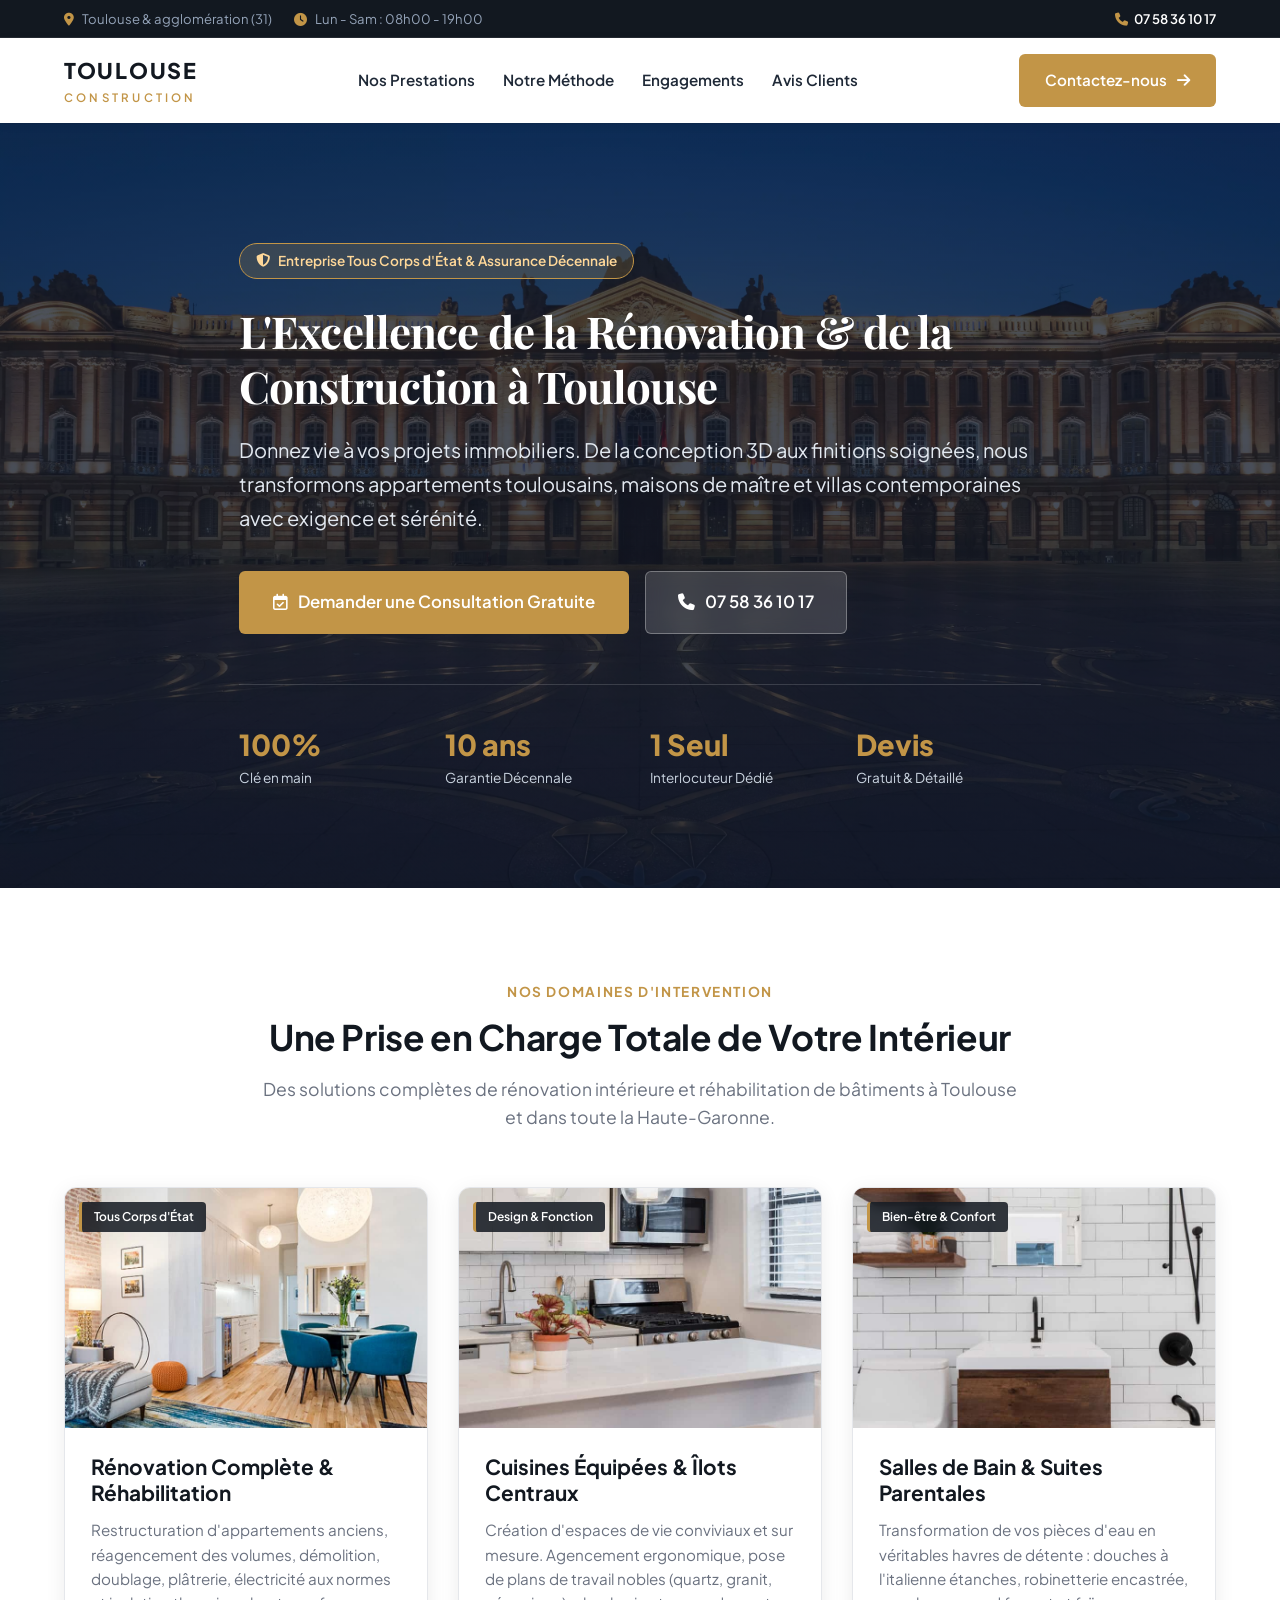
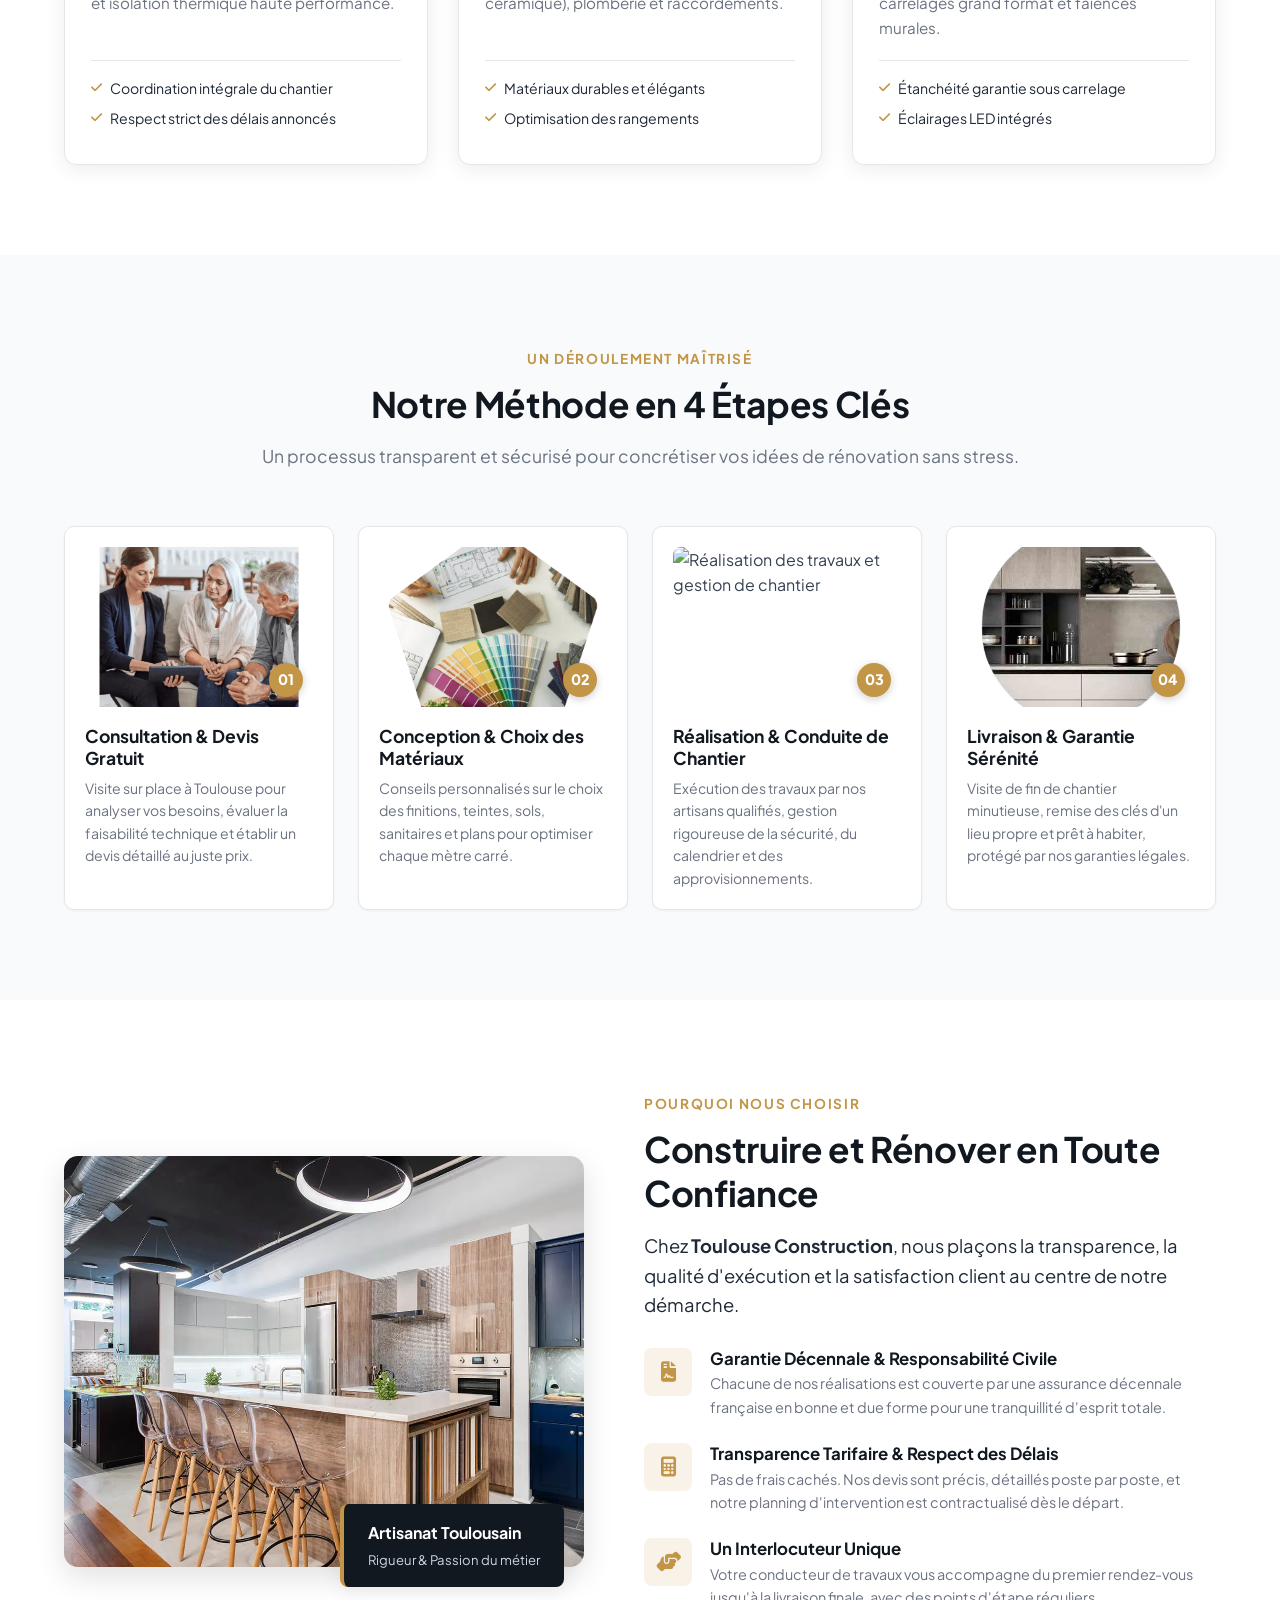
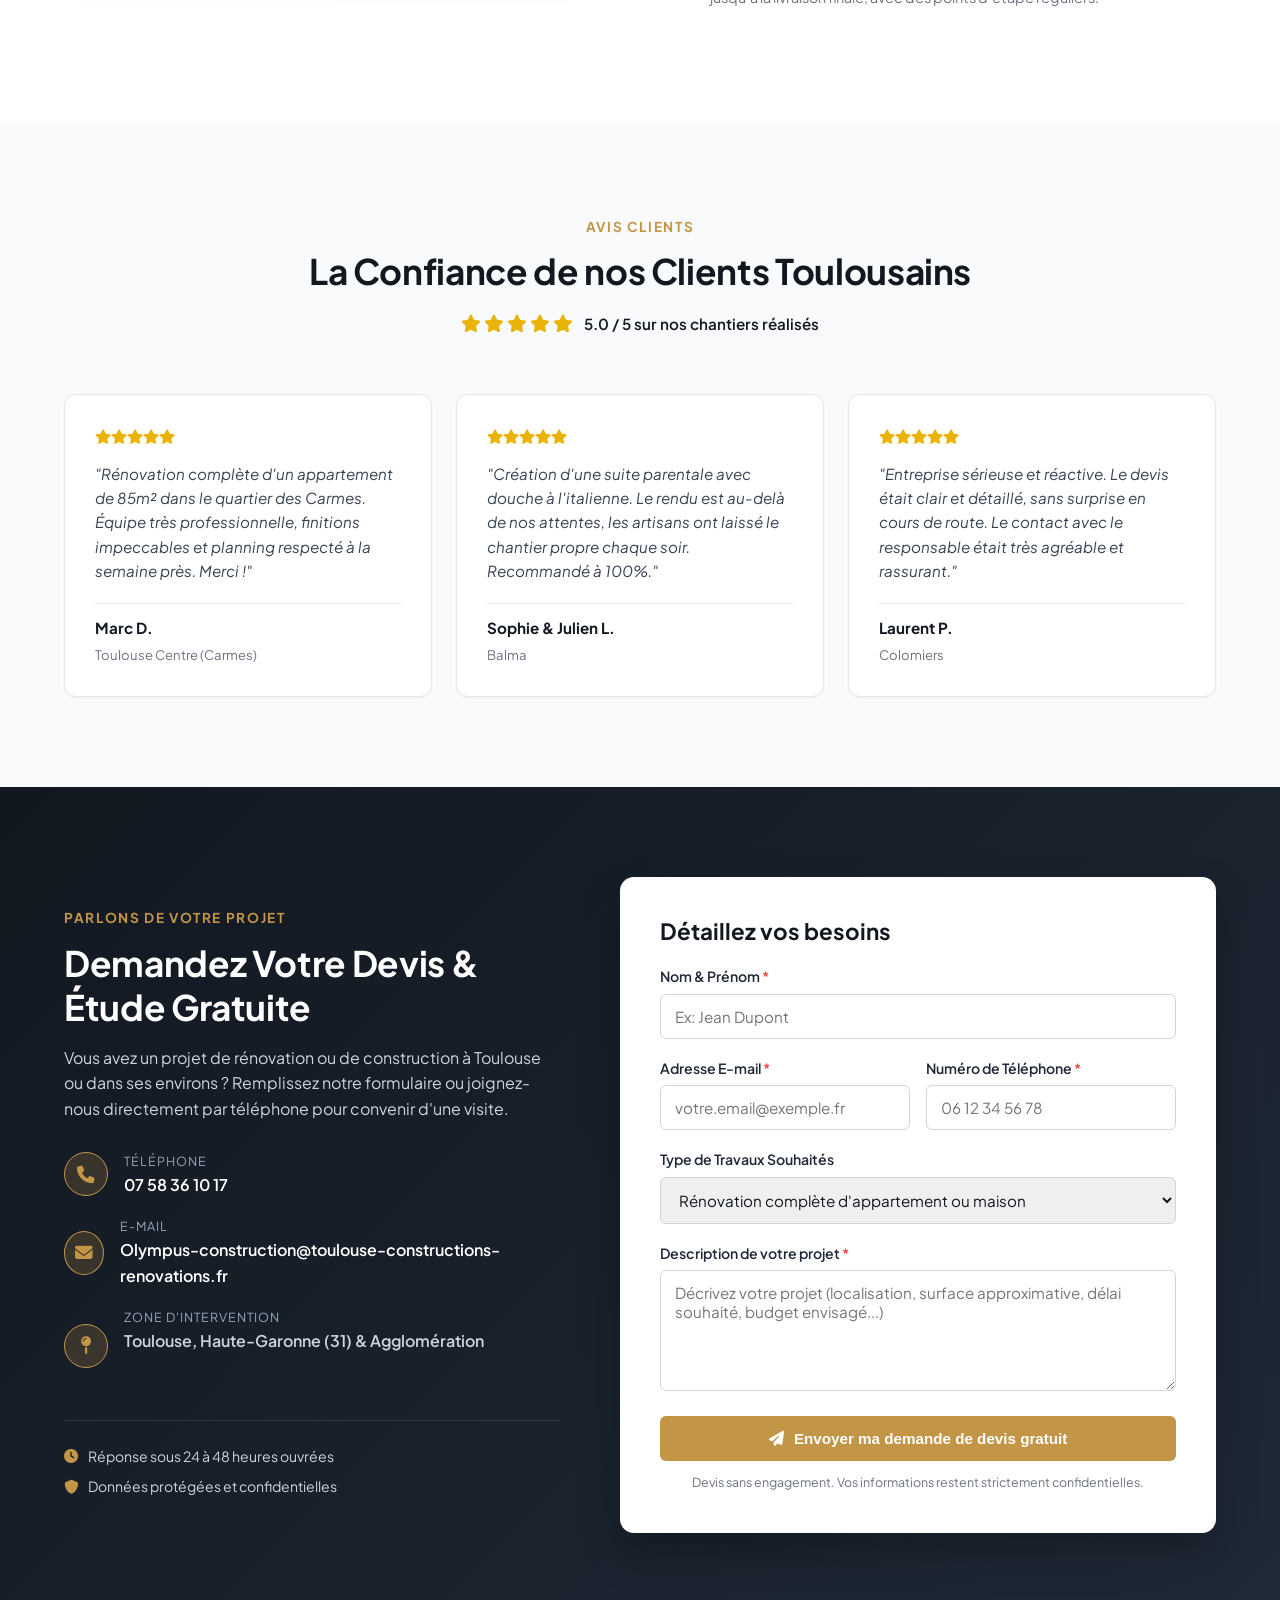
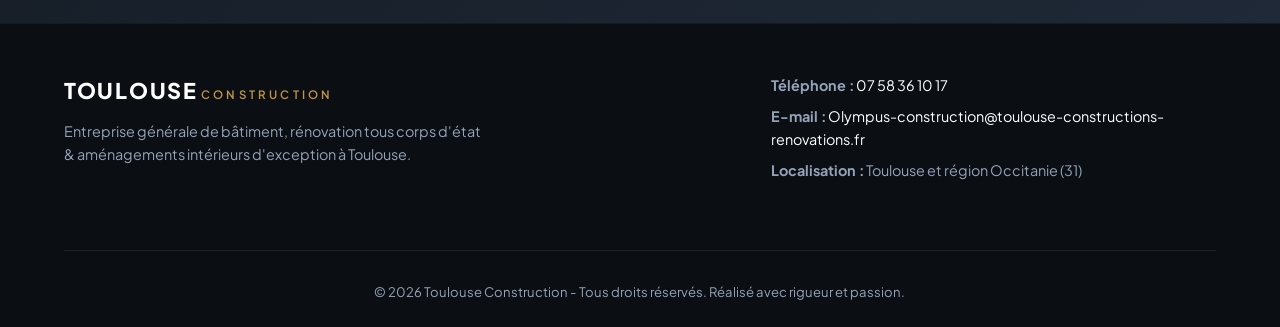
==== index.html @ 5d83f89a "Publication site vitrine Toulouse Construction" ====
<!DOCTYPE html>
<html lang="fr">
<head>
  <meta charset="UTF-8">
  <meta name="viewport" content="width=device-width, initial-scale=1.0">
  
  <!-- SEO Référencement Toulouse et Occitanie -->
  <title>Toulouse Construction | Entreprise Générale de Rénovation & Construction à Toulouse</title>
  <meta name="description" content="Toulouse Construction : Expert en rénovation complète d'appartements, maisons, salles de bain et cuisines sur mesure à Toulouse et sa région. Devis gratuit et garantie décennale.">
  <meta name="keywords" content="rénovation toulouse, entreprise rénovation toulouse, rénovation appartement toulouse, rénovation cuisine toulouse, rénovation salle de bain toulouse, artisan bâtiment haute garonne, travaux rénovation maison toulouse, devis travaux toulouse">
  <meta name="author" content="Toulouse Construction">
  <meta name="robots" content="index, follow">

  <!-- Open Graph / Meta Partage -->
  <meta property="og:type" content="website">
  <meta property="og:locale" content="fr_FR">
  <meta property="og:title" content="Toulouse Construction - Rénovation Haut de Gamme & Sur-Mesure">
  <meta property="og:description" content="Conception, agencement et rénovation d'intérieurs d'exception à Toulouse. Obtenez votre devis et consultation gratuite.">
  <meta property="og:image" content="images/toulouse image devanture -min.webp">

  <!-- Google Fonts & Icons -->
  <link rel="preconnect" href="https://fonts.googleapis.com">
  <link rel="preconnect" href="https://fonts.gstatic.com" crossorigin>
  <link href="https://fonts.googleapis.com/css2?family=Plus+Jakarta+Sans:wght@300;400;500;600;700;800&family=Playfair+Display:wght@600;700&display=swap" rel="stylesheet">
  <link rel="stylesheet" href="https://cdnjs.cloudflare.com/ajax/libs/font-awesome/6.4.0/css/all.min.css">
  
  <link rel="stylesheet" href="style.css">

  <!-- Schema.org Données Structurées pour Google Local Business Toulouse -->
  <script type="application/ld+json">
  {
    "@context": "https://schema.org",
    "@type": "HomeAndConstructionBusiness",
    "name": "Toulouse Construction",
    "image": "images/toulouse image devanture -min.webp",
    "telephone": "+33758361017",
    "email": "Olympus-construction@toulouse-constructions-renovations.fr",
    "address": {
      "@type": "PostalAddress",
      "addressLocality": "Toulouse",
      "postalCode": "31000",
      "addressRegion": "Occitanie",
      "addressCountry": "FR"
    },
    "geo": {
      "@type": "GeoCoordinates",
      "latitude": 43.6047,
      "longitude": 1.4442
    },
    "areaServed": ["Toulouse", "Blagnac", "Colomiers", "Tournefeuille", "Balma", "Haute-Garonne"],
    "priceRange": "€€ - €€€"
  }
  </script>
</head>
<body>

  <!-- BARRE D'ANNONCE & COORDONNÉES RAPIDES -->
  <aside class="top-bar">
    <div class="container top-bar-content">
      <div class="top-info">
        <span><i class="fa-solid fa-location-dot"></i> Toulouse & agglomération (31)</span>
        <span><i class="fa-solid fa-clock"></i> Lun - Sam : 08h00 - 19h00</span>
      </div>
      <div class="top-actions">
        <a href="tel:0758361017" class="top-phone"><i class="fa-solid fa-phone"></i> 07 58 36 10 17</a>
      </div>
    </div>
  </aside>

  <!-- NAVIGATION PRINCIPALE SIMPLE ET ÉPURÉE -->
  <header class="navbar" id="navbar">
    <div class="container nav-content">
      <a href="#" class="brand-logo">
        <span class="logo-bold">TOULOUSE</span>
        <span class="logo-sub">CONSTRUCTION</span>
      </a>

      <nav class="nav-links">
        <a href="#services">Nos Prestations</a>
        <a href="#methode">Notre Méthode</a>
        <a href="#valeurs">Engagements</a>
        <a href="#avis">Avis Clients</a>
      </nav>

      <div class="nav-cta">
        <a href="#contact" class="btn btn-primary">Contactez-nous <i class="fa-solid fa-arrow-right"></i></a>
      </div>
    </div>
  </header>

  <main>
    <!-- HERO SECTION (STYLE MYHOME : GRAND TITRE + VISUEL IMMERSIF + APPEL À L'ACTION) -->
    <section class="hero-section" style="background-image: linear-gradient(rgba(17, 24, 39, 0.72), rgba(17, 24, 39, 0.82)), url('images/toulouse image devanture -min.webp');">
      <div class="container hero-content">
        <div class="badge-pill">
          <i class="fa-solid fa-shield-halved"></i> Entreprise Tous Corps d'État & Assurance Décennale
        </div>
        <h1>L'Excellence de la Rénovation & de la Construction à Toulouse</h1>
        <p class="hero-subtext">
          Donnez vie à vos projets immobiliers. De la conception 3D aux finitions soignées, nous transformons appartements toulousains, maisons de maître et villas contemporaines avec exigence et sérénité.
        </p>

        <div class="hero-buttons">
          <a href="#contact" class="btn btn-primary btn-large">
            <i class="fa-regular fa-calendar-check"></i> Demander une Consultation Gratuite
          </a>
          <a href="tel:0758361017" class="btn btn-secondary btn-large">
            <i class="fa-solid fa-phone"></i> 07 58 36 10 17
          </a>
        </div>

        <!-- POINTS FORTS / CHIFFRES CLÉS -->
        <div class="hero-stats">
          <div class="stat-item">
            <span class="stat-number">100%</span>
            <span class="stat-label">Clé en main</span>
          </div>
          <div class="stat-item">
            <span class="stat-number">10 ans</span>
            <span class="stat-label">Garantie Décennale</span>
          </div>
          <div class="stat-item">
            <span class="stat-number">1 Seul</span>
            <span class="stat-label">Interlocuteur Dédié</span>
          </div>
          <div class="stat-item">
            <span class="stat-number">Devis</span>
            <span class="stat-label">Gratuit & Détaillé</span>
          </div>
        </div>
      </div>
    </section>

    <!-- SECTION SERVICES / EXPERTISES CLÉS (CUISINES, SALLES DE BAIN, RÉNOVATION COMPLÈTE) -->
    <section class="section services-section" id="services">
      <div class="container">
        <div class="section-header text-center">
          <span class="section-tag">Nos Domaines d'Intervention</span>
          <h2>Une Prise en Charge Totale de Votre Intérieur</h2>
          <p class="section-desc">Des solutions complètes de rénovation intérieure et réhabilitation de bâtiments à Toulouse et dans toute la Haute-Garonne.</p>
        </div>

        <div class="services-grid">
          <!-- Carte 1 : Rénovation Complète -->
          <article class="service-card">
            <div class="service-img-wrapper">
              <img src="images/full remedoel.jpg" alt="Rénovation complète d'appartement et maison à Toulouse" loading="lazy">
              <span class="service-badge">Tous Corps d'État</span>
            </div>
            <div class="service-body">
              <h3>Rénovation Complète & Réhabilitation</h3>
              <p>Restructuration d'appartements anciens, réagencement des volumes, démolition, doublage, plâtrerie, électricité aux normes et isolation thermique haute performance.</p>
              <ul class="feature-checklist">
                <li><i class="fa-solid fa-check"></i> Coordination intégrale du chantier</li>
                <li><i class="fa-solid fa-check"></i> Respect strict des délais annoncés</li>
              </ul>
            </div>
          </article>

          <!-- Carte 2 : Cuisines sur Mesure -->
          <article class="service-card">
            <div class="service-img-wrapper">
              <img src="images/kitchens.jpg" alt="Agencement et pose de cuisine sur mesure à Toulouse" loading="lazy">
              <span class="service-badge">Design & Fonction</span>
            </div>
            <div class="service-body">
              <h3>Cuisines Équipées & Îlots Centraux</h3>
              <p>Création d'espaces de vie conviviaux et sur mesure. Agencement ergonomique, pose de plans de travail nobles (quartz, granit, céramique), plomberie et raccordements.</p>
              <ul class="feature-checklist">
                <li><i class="fa-solid fa-check"></i> Matériaux durables et élégants</li>
                <li><i class="fa-solid fa-check"></i> Optimisation des rangements</li>
              </ul>
            </div>
          </article>

          <!-- Carte 3 : Salles de Bain -->
          <article class="service-card">
            <div class="service-img-wrapper">
              <img src="images/bathroom.jpg" alt="Rénovation salle de bain et douche à l'italienne Toulouse" loading="lazy">
              <span class="service-badge">Bien-être & Confort</span>
            </div>
            <div class="service-body">
              <h3>Salles de Bain & Suites Parentales</h3>
              <p>Transformation de vos pièces d'eau en véritables havres de détente : douches à l'italienne étanches, robinetterie encastrée, carrelages grand format et faïences murales.</p>
              <ul class="feature-checklist">
                <li><i class="fa-solid fa-check"></i> Étanchéité garantie sous carrelage</li>
                <li><i class="fa-solid fa-check"></i> Éclairages LED intégrés</li>
              </ul>
            </div>
          </article>
        </div>
      </div>
    </section>

    <!-- SECTION NOTRE PROCESSUS (INSPIRÉ DU CYCLE DESIGN-BUILD MYHOME) -->
    <section class="section process-section bg-light" id="methode">
      <div class="container">
        <div class="section-header text-center">
          <span class="section-tag">Un Déroulement Maîtrisé</span>
          <h2>Notre Méthode en 4 Étapes Clés</h2>
          <p class="section-desc">Un processus transparent et sécurisé pour concrétiser vos idées de rénovation sans stress.</p>
        </div>

        <div class="process-grid">
          <!-- Etape 1 -->
          <div class="process-card">
            <div class="process-img">
              <img src="images/free consult.png.webp" alt="Consultation gratuite et étude de faisabilité" loading="lazy">
              <div class="step-number">01</div>
            </div>
            <div class="process-text">
              <h4>Consultation & Devis Gratuit</h4>
              <p>Visite sur place à Toulouse pour analyser vos besoins, évaluer la faisabilité technique et établir un devis détaillé au juste prix.</p>
            </div>
          </div>

          <!-- Etape 2 -->
          <div class="process-card">
            <div class="process-img">
              <img src="images/design.png.webp" alt="Conception architecturale et choix des matériaux" loading="lazy">
              <div class="step-number">02</div>
            </div>
            <div class="process-text">
              <h4>Conception & Choix des Matériaux</h4>
              <p>Conseils personnalisés sur le choix des finitions, teintes, sols, sanitaires et plans pour optimiser chaque mètre carré.</p>
            </div>
          </div>

          <!-- Etape 3 -->
          <div class="process-card">
            <div class="process-img">
              <img src="images/construction.png.webp" alt="Réalisation des travaux et gestion de chantier" loading="lazy">
              <div class="step-number">03</div>
            </div>
            <div class="process-text">
              <h4>Réalisation & Conduite de Chantier</h4>
              <p>Exécution des travaux par nos artisans qualifiés, gestion rigoureuse de la sécurité, du calendrier et des approvisionnements.</p>
            </div>
          </div>

          <!-- Etape 4 -->
          <div class="process-card">
            <div class="process-img">
              <img src="images/quality assurance.png" alt="Contrôle qualité et réception de travaux" loading="lazy">
              <div class="step-number">04</div>
            </div>
            <div class="process-text">
              <h4>Livraison & Garantie Sérénité</h4>
              <p>Visite de fin de chantier minutieuse, remise des clés d'un lieu propre et prêt à habiter, protégé par nos garanties légales.</p>
            </div>
          </div>
        </div>
      </div>
    </section>

    <!-- SECTION VALEURS / ENGAGEMENTS (IMAGE LARGE AVEC CARTE FLOTTANTE) -->
    <section class="section values-section" id="valeurs">
      <div class="container values-container">
        <div class="values-image-column">
          <img src="images/our values .jpg.webp" alt="Les valeurs et engagements de Toulouse Construction" class="values-main-img" loading="lazy">
          <div class="values-experience-badge">
            <span class="exp-title">Artisanat Toulousain</span>
            <span class="exp-sub">Rigueur & Passion du métier</span>
          </div>
        </div>

        <div class="values-text-column">
          <span class="section-tag">Pourquoi Nous Choisir</span>
          <h2>Construire et Rénover en Toute Confiance</h2>
          <p class="lead-text">
            Chez <strong>Toulouse Construction</strong>, nous plaçons la transparence, la qualité d'exécution et la satisfaction client au centre de notre démarche.
          </p>

          <div class="value-item">
            <div class="value-icon"><i class="fa-solid fa-file-contract"></i></div>
            <div class="value-content">
              <h4>Garantie Décennale & Responsabilité Civile</h4>
              <p>Chacune de nos réalisations est couverte par une assurance décennale française en bonne et due forme pour une tranquillité d'esprit totale.</p>
            </div>
          </div>

          <div class="value-item">
            <div class="value-icon"><i class="fa-solid fa-calculator"></i></div>
            <div class="value-content">
              <h4>Transparence Tarifaire & Respect des Délais</h4>
              <p>Pas de frais cachés. Nos devis sont précis, détaillés poste par poste, et notre planning d'intervention est contractualisé dès le départ.</p>
            </div>
          </div>

          <div class="value-item">
            <div class="value-icon"><i class="fa-solid fa-handshake-angle"></i></div>
            <div class="value-content">
              <h4>Un Interlocuteur Unique</h4>
              <p>Votre conducteur de travaux vous accompagne du premier rendez-vous jusqu'à la livraison finale, avec des points d'étape réguliers.</p>
            </div>
          </div>
        </div>
      </div>
    </section>

    <!-- SECTION TÉMOIGNAGES CLIENTS LOCAUX TOULOUSE -->
    <section class="section reviews-section bg-light" id="avis">
      <div class="container">
        <div class="section-header text-center">
          <span class="section-tag">Avis Clients</span>
          <h2>La Confiance de nos Clients Toulousains</h2>
          <div class="star-rating-main">
            <i class="fa-solid fa-star"></i>
            <i class="fa-solid fa-star"></i>
            <i class="fa-solid fa-star"></i>
            <i class="fa-solid fa-star"></i>
            <i class="fa-solid fa-star"></i>
            <span>5.0 / 5 sur nos chantiers réalisés</span>
          </div>
        </div>

        <div class="reviews-grid">
          <div class="review-card">
            <div class="review-stars">
              <i class="fa-solid fa-star"></i><i class="fa-solid fa-star"></i><i class="fa-solid fa-star"></i><i class="fa-solid fa-star"></i><i class="fa-solid fa-star"></i>
            </div>
            <p class="review-comment">"Rénovation complète d'un appartement de 85m² dans le quartier des Carmes. Équipe très professionnelle, finitions impeccables et planning respecté à la semaine près. Merci !"</p>
            <div class="review-author">
              <strong>Marc D.</strong>
              <span>Toulouse Centre (Carmes)</span>
            </div>
          </div>

          <div class="review-card">
            <div class="review-stars">
              <i class="fa-solid fa-star"></i><i class="fa-solid fa-star"></i><i class="fa-solid fa-star"></i><i class="fa-solid fa-star"></i><i class="fa-solid fa-star"></i>
            </div>
            <p class="review-comment">"Création d'une suite parentale avec douche à l'italienne. Le rendu est au-delà de nos attentes, les artisans ont laissé le chantier propre chaque soir. Recommandé à 100%."</p>
            <div class="review-author">
              <strong>Sophie & Julien L.</strong>
              <span>Balma</span>
            </div>
          </div>

          <div class="review-card">
            <div class="review-stars">
              <i class="fa-solid fa-star"></i><i class="fa-solid fa-star"></i><i class="fa-solid fa-star"></i><i class="fa-solid fa-star"></i><i class="fa-solid fa-star"></i>
            </div>
            <p class="review-comment">"Entreprise sérieuse et réactive. Le devis était clair et détaillé, sans surprise en cours de route. Le contact avec le responsable était très agréable et rassurant."</p>
            <div class="review-author">
              <strong>Laurent P.</strong>
              <span>Colomiers</span>
            </div>
          </div>
        </div>
      </div>
    </section>

    <!-- SECTION CONTACT & FORMULAIRE (ENVOI DIRECT PAR FORMPOST/FORMSPREE) -->
    <section class="section contact-section" id="contact">
      <div class="container contact-container">
        
        <div class="contact-info-panel">
          <span class="section-tag text-white">Parlons de Votre Projet</span>
          <h2>Demandez Votre Devis & Étude Gratuite</h2>
          <p>
            Vous avez un projet de rénovation ou de construction à Toulouse ou dans ses environs ? 
            Remplissez notre formulaire ou joignez-nous directement par téléphone pour convenir d'une visite.
          </p>

          <div class="contact-details">
            <div class="contact-detail-row">
              <div class="c-icon"><i class="fa-solid fa-phone"></i></div>
              <div>
                <span class="c-label">Téléphone</span>
                <a href="tel:0758361017" class="c-val">07 58 36 10 17</a>
              </div>
            </div>

            <div class="contact-detail-row">
              <div class="c-icon"><i class="fa-solid fa-envelope"></i></div>
              <div>
                <span class="c-label">E-mail</span>
                <a href="mailto:Olympus-construction@toulouse-constructions-renovations.fr" class="c-val">Olympus-construction@toulouse-constructions-renovations.fr</a>
              </div>
            </div>

            <div class="contact-detail-row">
              <div class="c-icon"><i class="fa-solid fa-map-pin"></i></div>
              <div>
                <span class="c-label">Zone d'intervention</span>
                <p class="c-val">Toulouse, Haute-Garonne (31) & Agglomération</p>
              </div>
            </div>
          </div>

          <div class="contact-reassurance">
            <div class="reassure-item"><i class="fa-solid fa-clock"></i> Réponse sous 24 à 48 heures ouvrées</div>
            <div class="reassure-item"><i class="fa-solid fa-shield"></i> Données protégées et confidentielles</div>
          </div>
        </div>

        <!-- FORMULAIRE -->
        <div class="contact-form-panel">
          <form class="contact-form" action="https://formsubmit.co/Olympus-construction@toulouse-constructions-renovations.fr" method="POST">
            <!-- Configuration anti-spam et redirection FormSubmit -->
            <input type="hidden" name="_captcha" value="false">
            <input type="hidden" name="_subject" value="Nouveau contact devis - Toulouse Construction">
            <input type="hidden" name="_template" value="table">

            <h3>Détaillez vos besoins</h3>
            
            <div class="form-group">
              <label for="fullname">Nom & Prénom <span class="required">*</span></label>
              <input type="text" id="fullname" name="nom_complet" placeholder="Ex: Jean Dupont" required>
            </div>

            <div class="form-row">
              <div class="form-group">
                <label for="email">Adresse E-mail <span class="required">*</span></label>
                <input type="email" id="email" name="email" placeholder="votre.email@exemple.fr" required>
              </div>
              <div class="form-group">
                <label for="phone">Numéro de Téléphone <span class="required">*</span></label>
                <input type="tel" id="phone" name="telephone" placeholder="06 12 34 56 78" required>
              </div>
            </div>

            <div class="form-group">
              <label for="project-type">Type de Travaux Souhaités</label>
              <select id="project-type" name="type_de_projet">
                <option value="Rénovation complète appartement / maison">Rénovation complète d'appartement ou maison</option>
                <option value="Rénovation cuisine">Rénovation de cuisine sur-mesure</option>
                <option value="Rénovation salle de bain">Rénovation de salle de bain / suite parentale</option>
                <option value="Travaux d'agencement / second oeuvre">Travaux d'agencement & second œuvre</option>
                <option value="Autre projet">Autre projet de construction</option>
              </select>
            </div>

            <div class="form-group">
              <label for="message">Description de votre projet <span class="required">*</span></label>
              <textarea id="message" name="description_projet" rows="5" placeholder="Décrivez votre projet (localisation, surface approximative, délai souhaité, budget envisagé...)" required></textarea>
            </div>

            <button type="submit" class="btn btn-primary btn-block">
              <i class="fa-solid fa-paper-plane"></i> Envoyer ma demande de devis gratuit
            </button>
            <p class="form-disclaimer">Devis sans engagement. Vos informations restent strictement confidentielles.</p>
          </form>
        </div>

      </div>
    </section>
  </main>

  <!-- PIED DE PAGE MINIMALISTE ET CONFORME -->
  <footer class="footer">
    <div class="container footer-content">
      <div class="footer-left">
        <span class="logo-bold">TOULOUSE</span>
        <span class="logo-sub">CONSTRUCTION</span>
        <p>Entreprise générale de bâtiment, rénovation tous corps d'état & aménagements intérieurs d'exception à Toulouse.</p>
      </div>

      <div class="footer-contact-info">
        <p><strong>Téléphone :</strong> <a href="tel:0758361017">07 58 36 10 17</a></p>
        <p><strong>E-mail :</strong> <a href="mailto:Olympus-construction@toulouse-constructions-renovations.fr">Olympus-construction@toulouse-constructions-renovations.fr</a></p>
        <p><strong>Localisation :</strong> Toulouse et région Occitanie (31)</p>
      </div>

      <div class="footer-bottom">
        <p>&copy; 2026 Toulouse Construction - Tous droits réservés. Réalisé avec rigueur et passion.</p>
      </div>
    </div>
  </footer>

  <script src="script.js"></script>
</body>
</html>
---- style.css ----
/* ============================================================
   CHARTE GRAPHIQUE & DESIGN SYSTÈME - TOULOUSE CONSTRUCTION
   Inspiré du style MyHome : Élégant, Épuré, Moderne & Haut de Gamme
   ============================================================ */

:root {
  --primary: #c29547;         /* Doré bronze moderne élégant */
  --primary-hover: #aa7f36;
  --dark: #121820;            /* Noir bleuté profond chic */
  --dark-light: #1f2937;
  --text-main: #374151;       /* Gris lisible haute accessibilité */
  --text-muted: #6b7280;
  --bg-light: #f8fafc;
  --bg-white: #ffffff;
  --border-color: #e5e7eb;
  --font-sans: 'Plus Jakarta Sans', system-ui, -apple-system, sans-serif;
  --font-serif: 'Playfair Display', Georgia, serif;
  --shadow-sm: 0 1px 3px rgba(0, 0, 0, 0.05);
  --shadow-md: 0 4px 20px rgba(0, 0, 0, 0.08);
  --shadow-lg: 0 10px 30px rgba(0, 0, 0, 0.12);
  --transition: all 0.3s cubic-bezier(0.16, 1, 0.3, 1);
}

* {
  margin: 0;
  padding: 0;
  box-sizing: border-box;
}

html {
  scroll-behavior: smooth;
  font-size: 16px;
}

body {
  font-family: var(--font-sans);
  color: var(--text-main);
  background-color: var(--bg-white);
  line-height: 1.6;
  -webkit-font-smoothing: antialiased;
}

img {
  max-width: 100%;
  height: auto;
  display: block;
}

a {
  text-decoration: none;
  color: inherit;
  transition: var(--transition);
}

.container {
  width: 100%;
  max-width: 1200px;
  margin: 0 auto;
  padding: 0 24px;
}

.bg-light {
  background-color: var(--bg-light);
}

/* ============================================================
   TYPOGRAPHIE & TITRES
   ============================================================ */

h1, h2, h3, h4 {
  color: var(--dark);
  font-weight: 700;
  line-height: 1.25;
}

h1 {
  font-size: 2.75rem;
  font-family: var(--font-serif);
  letter-spacing: -0.02em;
}

h2 {
  font-size: 2.2rem;
  letter-spacing: -0.01em;
  margin-bottom: 1rem;
}

.section-header {
  max-width: 760px;
  margin: 0 auto 3.5rem auto;
}

.text-center {
  text-align: center;
}

.section-tag {
  display: inline-block;
  font-size: 0.85rem;
  font-weight: 700;
  text-transform: uppercase;
  letter-spacing: 0.12em;
  color: var(--primary);
  margin-bottom: 0.75rem;
}

.section-desc {
  font-size: 1.1rem;
  color: var(--text-muted);
}

/* ============================================================
   BOUTONS & CALL TO ACTION
   ============================================================ */

.btn {
  display: inline-flex;
  align-items: center;
  justify-content: center;
  gap: 10px;
  font-weight: 600;
  font-size: 0.95rem;
  padding: 12px 24px;
  border-radius: 6px;
  cursor: pointer;
  transition: var(--transition);
  border: 2px solid transparent;
}

.btn-primary {
  background-color: var(--primary);
  color: #ffffff;
}

.btn-primary:hover {
  background-color: var(--primary-hover);
  transform: translateY(-2px);
  box-shadow: 0 6px 15px rgba(194, 149, 71, 0.35);
}

.btn-secondary {
  background-color: rgba(255, 255, 255, 0.15);
  color: #ffffff;
  backdrop-filter: blur(8px);
  border: 1px solid rgba(255, 255, 255, 0.3);
}

.btn-secondary:hover {
  background-color: #ffffff;
  color: var(--dark);
  transform: translateY(-2px);
}

.btn-large {
  padding: 16px 32px;
  font-size: 1.05rem;
}

.btn-block {
  width: 100%;
}

/* ============================================================
   TOP BAR & NAVIGATION
   ============================================================ */

.top-bar {
  background-color: var(--dark);
  color: #94a3b8;
  font-size: 0.82rem;
  padding: 8px 0;
  border-bottom: 1px solid rgba(255, 255, 255, 0.08);
}

.top-bar-content {
  display: flex;
  justify-content: space-between;
  align-items: center;
}

.top-info span {
  margin-right: 20px;
}

.top-info i {
  color: var(--primary);
  margin-right: 6px;
}

.top-phone {
  color: #ffffff;
  font-weight: 600;
}

.top-phone i {
  color: var(--primary);
  margin-right: 4px;
}

.navbar {
  position: sticky;
  top: 0;
  background-color: #ffffff;
  z-index: 100;
  box-shadow: 0 2px 10px rgba(0, 0, 0, 0.06);
  padding: 16px 0;
}

.nav-content {
  display: flex;
  justify-content: space-between;
  align-items: center;
}

.brand-logo {
  display: flex;
  flex-direction: column;
}

.logo-bold {
  font-size: 1.35rem;
  font-weight: 800;
  letter-spacing: 0.08em;
  color: var(--dark);
}

.logo-sub {
  font-size: 0.72rem;
  font-weight: 600;
  letter-spacing: 0.28em;
  color: var(--primary);
}

.nav-links {
  display: flex;
  gap: 28px;
}

.nav-links a {
  font-size: 0.95rem;
  font-weight: 600;
  color: var(--dark-light);
}

.nav-links a:hover {
  color: var(--primary);
}

/* ============================================================
   HERO BANNER
   ============================================================ */

.hero-section {
  position: relative;
  background-size: cover;
  background-position: center;
  color: #ffffff;
  padding: 120px 0 100px 0;
}

.hero-content {
  max-width: 850px;
}

.badge-pill {
  display: inline-flex;
  align-items: center;
  gap: 8px;
  background-color: rgba(194, 149, 71, 0.2);
  border: 1px solid var(--primary);
  color: #ffd899;
  font-size: 0.85rem;
  font-weight: 600;
  padding: 6px 16px;
  border-radius: 50px;
  margin-bottom: 24px;
}

.hero-content h1 {
  color: #ffffff;
  margin-bottom: 20px;
}

.hero-subtext {
  font-size: 1.25rem;
  color: #e2e8f0;
  margin-bottom: 36px;
  line-height: 1.7;
}

.hero-buttons {
  display: flex;
  flex-wrap: wrap;
  gap: 16px;
  margin-bottom: 50px;
}

.hero-stats {
  display: grid;
  grid-template-columns: repeat(4, 1fr);
  gap: 20px;
  padding-top: 36px;
  border-top: 1px solid rgba(255, 255, 255, 0.15);
}

.stat-item {
  display: flex;
  flex-direction: column;
}

.stat-number {
  font-size: 1.8rem;
  font-weight: 800;
  color: var(--primary);
}

.stat-label {
  font-size: 0.85rem;
  color: #cbd5e1;
}

/* ============================================================
   SECTIONS GÉNÉRALES
   ============================================================ */

.section {
  padding: 90px 0;
}

/* ============================================================
   SECTION PRESTATIONS / SERVICES
   ============================================================ */

.services-grid {
  display: grid;
  grid-template-columns: repeat(3, 1fr);
  gap: 30px;
}

.service-card {
  background-color: #ffffff;
  border-radius: 12px;
  overflow: hidden;
  box-shadow: var(--shadow-md);
  border: 1px solid var(--border-color);
  transition: var(--transition);
  display: flex;
  flex-direction: column;
}

.service-card:hover {
  transform: translateY(-6px);
  box-shadow: var(--shadow-lg);
}

.service-img-wrapper {
  position: relative;
  height: 240px;
  overflow: hidden;
}

.service-img-wrapper img {
  width: 100%;
  height: 100%;
  object-fit: cover;
  transition: transform 0.5s ease;
}

.service-card:hover .service-img-wrapper img {
  transform: scale(1.05);
}

.service-badge {
  position: absolute;
  top: 14px;
  left: 14px;
  background: rgba(18, 24, 32, 0.85);
  backdrop-filter: blur(4px);
  color: #ffffff;
  font-size: 0.75rem;
  font-weight: 600;
  padding: 5px 12px;
  border-radius: 4px;
  border-left: 3px solid var(--primary);
}

.service-body {
  padding: 26px;
  display: flex;
  flex-direction: column;
  flex-grow: 1;
}

.service-body h3 {
  font-size: 1.3rem;
  margin-bottom: 12px;
}

.service-body p {
  color: var(--text-muted);
  font-size: 0.95rem;
  margin-bottom: 20px;
  flex-grow: 1;
}

.feature-checklist {
  list-style: none;
  border-top: 1px solid var(--border-color);
  padding-top: 16px;
}

.feature-checklist li {
  font-size: 0.88rem;
  color: var(--dark-light);
  margin-bottom: 8px;
  display: flex;
  align-items: center;
  gap: 8px;
}

.feature-checklist li i {
  color: var(--primary);
  font-size: 0.8rem;
}

/* ============================================================
   PROCESSUS / ÉTAPES (INSPIRATION MYHOME NYC)
   ============================================================ */

.process-grid {
  display: grid;
  grid-template-columns: repeat(4, 1fr);
  gap: 24px;
}

.process-card {
  background: #ffffff;
  border-radius: 10px;
  padding: 20px;
  border: 1px solid var(--border-color);
  box-shadow: var(--shadow-sm);
  transition: var(--transition);
}

.process-card:hover {
  transform: translateY(-4px);
  box-shadow: var(--shadow-md);
  border-color: var(--primary);
}

.process-img {
  position: relative;
  height: 160px;
  border-radius: 8px;
  overflow: hidden;
  margin-bottom: 18px;
}

.process-img img {
  width: 100%;
  height: 100%;
  object-fit: cover;
}

.step-number {
  position: absolute;
  bottom: 10px;
  right: 10px;
  background: var(--primary);
  color: #ffffff;
  font-weight: 800;
  font-size: 0.9rem;
  width: 34px;
  height: 34px;
  border-radius: 50%;
  display: flex;
  align-items: center;
  justify-content: center;
  box-shadow: 0 2px 8px rgba(0, 0, 0, 0.2);
}

.process-text h4 {
  font-size: 1.1rem;
  margin-bottom: 8px;
}

.process-text p {
  font-size: 0.88rem;
  color: var(--text-muted);
}

/* ============================================================
   SECTION VALEURS & ENGAGEMENTS
   ============================================================ */

.values-container {
  display: grid;
  grid-template-columns: 1fr 1.1fr;
  gap: 60px;
  align-items: center;
}

.values-image-column {
  position: relative;
}

.values-main-img {
  border-radius: 14px;
  width: 100%;
  max-height: 480px;
  object-fit: cover;
  box-shadow: var(--shadow-lg);
}

.values-experience-badge {
  position: absolute;
  bottom: -20px;
  right: 20px;
  background: var(--dark);
  color: #ffffff;
  padding: 16px 24px;
  border-radius: 8px;
  border-left: 4px solid var(--primary);
  box-shadow: var(--shadow-md);
}

.exp-title {
  display: block;
  font-weight: 700;
  font-size: 1rem;
}

.exp-sub {
  font-size: 0.82rem;
  color: #cbd5e1;
}

.lead-text {
  font-size: 1.15rem;
  margin-bottom: 28px;
  color: var(--dark-light);
}

.value-item {
  display: flex;
  gap: 18px;
  margin-bottom: 24px;
}

.value-icon {
  flex-shrink: 0;
  width: 48px;
  height: 48px;
  background: rgba(194, 149, 71, 0.12);
  color: var(--primary);
  border-radius: 8px;
  display: flex;
  align-items: center;
  justify-content: center;
  font-size: 1.25rem;
}

.value-content h4 {
  font-size: 1.05rem;
  margin-bottom: 4px;
}

.value-content p {
  font-size: 0.9rem;
  color: var(--text-muted);
}

/* ============================================================
   SECTION AVIS CLIENTS
   ============================================================ */

.star-rating-main {
  color: #eab308;
  font-size: 1.1rem;
  margin-top: 10px;
}

.star-rating-main span {
  color: var(--dark);
  font-weight: 600;
  font-size: 0.95rem;
  margin-left: 8px;
}

.reviews-grid {
  display: grid;
  grid-template-columns: repeat(3, 1fr);
  gap: 24px;
}

.review-card {
  background: #ffffff;
  padding: 30px;
  border-radius: 12px;
  box-shadow: var(--shadow-sm);
  border: 1px solid var(--border-color);
  display: flex;
  flex-direction: column;
}

.review-stars {
  color: #eab308;
  font-size: 0.9rem;
  margin-bottom: 14px;
}

.review-comment {
  font-size: 0.95rem;
  color: var(--text-main);
  font-style: italic;
  margin-bottom: 20px;
  flex-grow: 1;
}

.review-author {
  border-top: 1px solid var(--border-color);
  padding-top: 12px;
}

.review-author strong {
  display: block;
  color: var(--dark);
  font-size: 0.95rem;
}

.review-author span {
  font-size: 0.82rem;
  color: var(--text-muted);
}

/* ============================================================
   SECTION CONTACT & FORMULAIRE
   ============================================================ */

.contact-section {
  background: linear-gradient(135deg, #121820 0%, #1f2937 100%);
  color: #ffffff;
}

.contact-container {
  display: grid;
  grid-template-columns: 1fr 1.2fr;
  gap: 60px;
  align-items: center;
}

.contact-info-panel h2 {
  color: #ffffff;
  margin-bottom: 16px;
}

.contact-info-panel p {
  color: #cbd5e1;
  margin-bottom: 30px;
}

.contact-detail-row {
  display: flex;
  align-items: center;
  gap: 16px;
  margin-bottom: 20px;
}

.c-icon {
  width: 44px;
  height: 44px;
  border-radius: 50%;
  background: rgba(194, 149, 71, 0.2);
  border: 1px solid var(--primary);
  display: flex;
  align-items: center;
  justify-content: center;
  color: var(--primary);
  font-size: 1.1rem;
}

.c-label {
  display: block;
  font-size: 0.78rem;
  text-transform: uppercase;
  letter-spacing: 0.08em;
  color: #94a3b8;
}

.c-val {
  color: #ffffff;
  font-weight: 600;
  font-size: 1rem;
}

.contact-reassurance {
  margin-top: 36px;
  padding-top: 24px;
  border-top: 1px solid rgba(255, 255, 255, 0.1);
}

.reassure-item {
  font-size: 0.88rem;
  color: #cbd5e1;
  margin-bottom: 8px;
  display: flex;
  align-items: center;
  gap: 10px;
}

.reassure-item i {
  color: var(--primary);
}

.contact-form-panel {
  background: #ffffff;
  color: var(--dark);
  padding: 40px;
  border-radius: 14px;
  box-shadow: 0 20px 40px rgba(0, 0, 0, 0.25);
}

.contact-form-panel h3 {
  margin-bottom: 20px;
  font-size: 1.4rem;
}

.form-group {
  margin-bottom: 18px;
}

.form-group label {
  display: block;
  font-size: 0.88rem;
  font-weight: 600;
  margin-bottom: 6px;
  color: var(--dark-light);
}

.form-group .required {
  color: #ef4444;
}

.form-group input,
.form-group select,
.form-group textarea {
  width: 100%;
  padding: 12px 14px;
  border: 1px solid #d1d5db;
  border-radius: 6px;
  font-family: inherit;
  font-size: 0.95rem;
  color: var(--dark);
  outline: none;
  transition: var(--transition);
}

.form-group input:focus,
.form-group select:focus,
.form-group textarea:focus {
  border-color: var(--primary);
  box-shadow: 0 0 0 3px rgba(194, 149, 71, 0.2);
}

.form-row {
  display: grid;
  grid-template-columns: 1fr 1fr;
  gap: 16px;
}

.form-disclaimer {
  font-size: 0.78rem;
  color: var(--text-muted);
  text-align: center;
  margin-top: 12px;
}

/* ============================================================
   FOOTER
   ============================================================ */

.footer {
  background-color: #0b0f14;
  color: #94a3b8;
  padding: 50px 0 25px 0;
  border-top: 1px solid rgba(255, 255, 255, 0.05);
}

.footer-content {
  display: grid;
  grid-template-columns: 1.5fr 1fr;
  gap: 40px;
}

.footer-left .logo-bold {
  color: #ffffff;
}

.footer-left p {
  margin-top: 12px;
  max-width: 420px;
  font-size: 0.9rem;
}

.footer-contact-info p {
  font-size: 0.9rem;
  margin-bottom: 8px;
}

.footer-contact-info a {
  color: #ffffff;
}

.footer-contact-info a:hover {
  color: var(--primary);
}

.footer-bottom {
  grid-column: 1 / -1;
  text-align: center;
  padding-top: 30px;
  margin-top: 20px;
  border-top: 1px solid rgba(255, 255, 255, 0.08);
  font-size: 0.82rem;
}

/* ============================================================
   RESPONSIVE DESIGN (MOBILE & TABLETTE)
   ============================================================ */

@media (max-width: 992px) {
  .services-grid,
  .reviews-grid {
    grid-template-columns: repeat(2, 1fr);
  }

  .process-grid {
    grid-template-columns: repeat(2, 1fr);
  }

  .values-container,
  .contact-container {
    grid-template-columns: 1fr;
    gap: 40px;
  }

  .hero-stats {
    grid-template-columns: repeat(2, 1fr);
  }
}

@media (max-width: 768px) {
  .top-bar-content {
    flex-direction: column;
    text-align: center;
    gap: 4px;
  }

  .nav-links {
    display: none; /* Épuré pour navigation mobile */
  }

  h1 {
    font-size: 2rem;
  }

  h2 {
    font-size: 1.7rem;
  }

  .services-grid,
  .process-grid,
  .reviews-grid {
    grid-template-columns: 1fr;
  }

  .form-row {
    grid-template-columns: 1fr;
  }

  .footer-content {
    grid-template-columns: 1fr;
  }
}
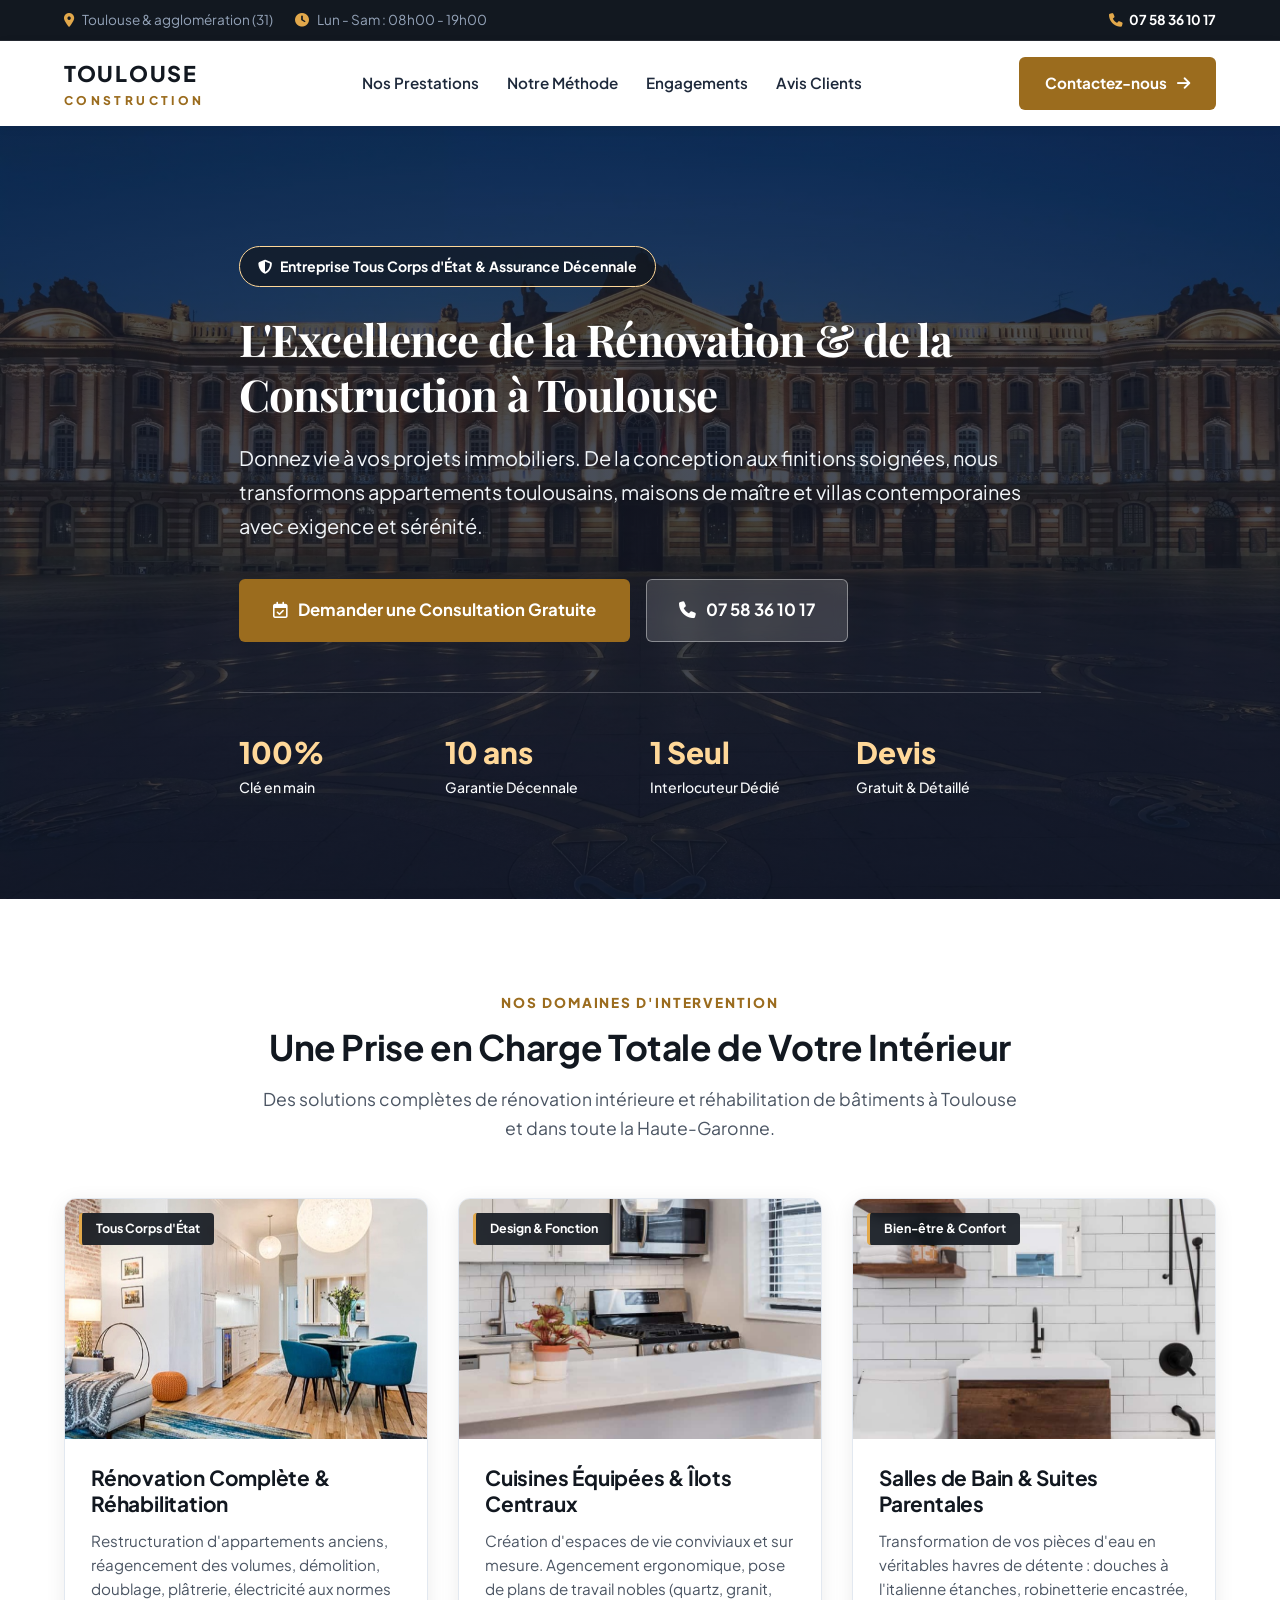
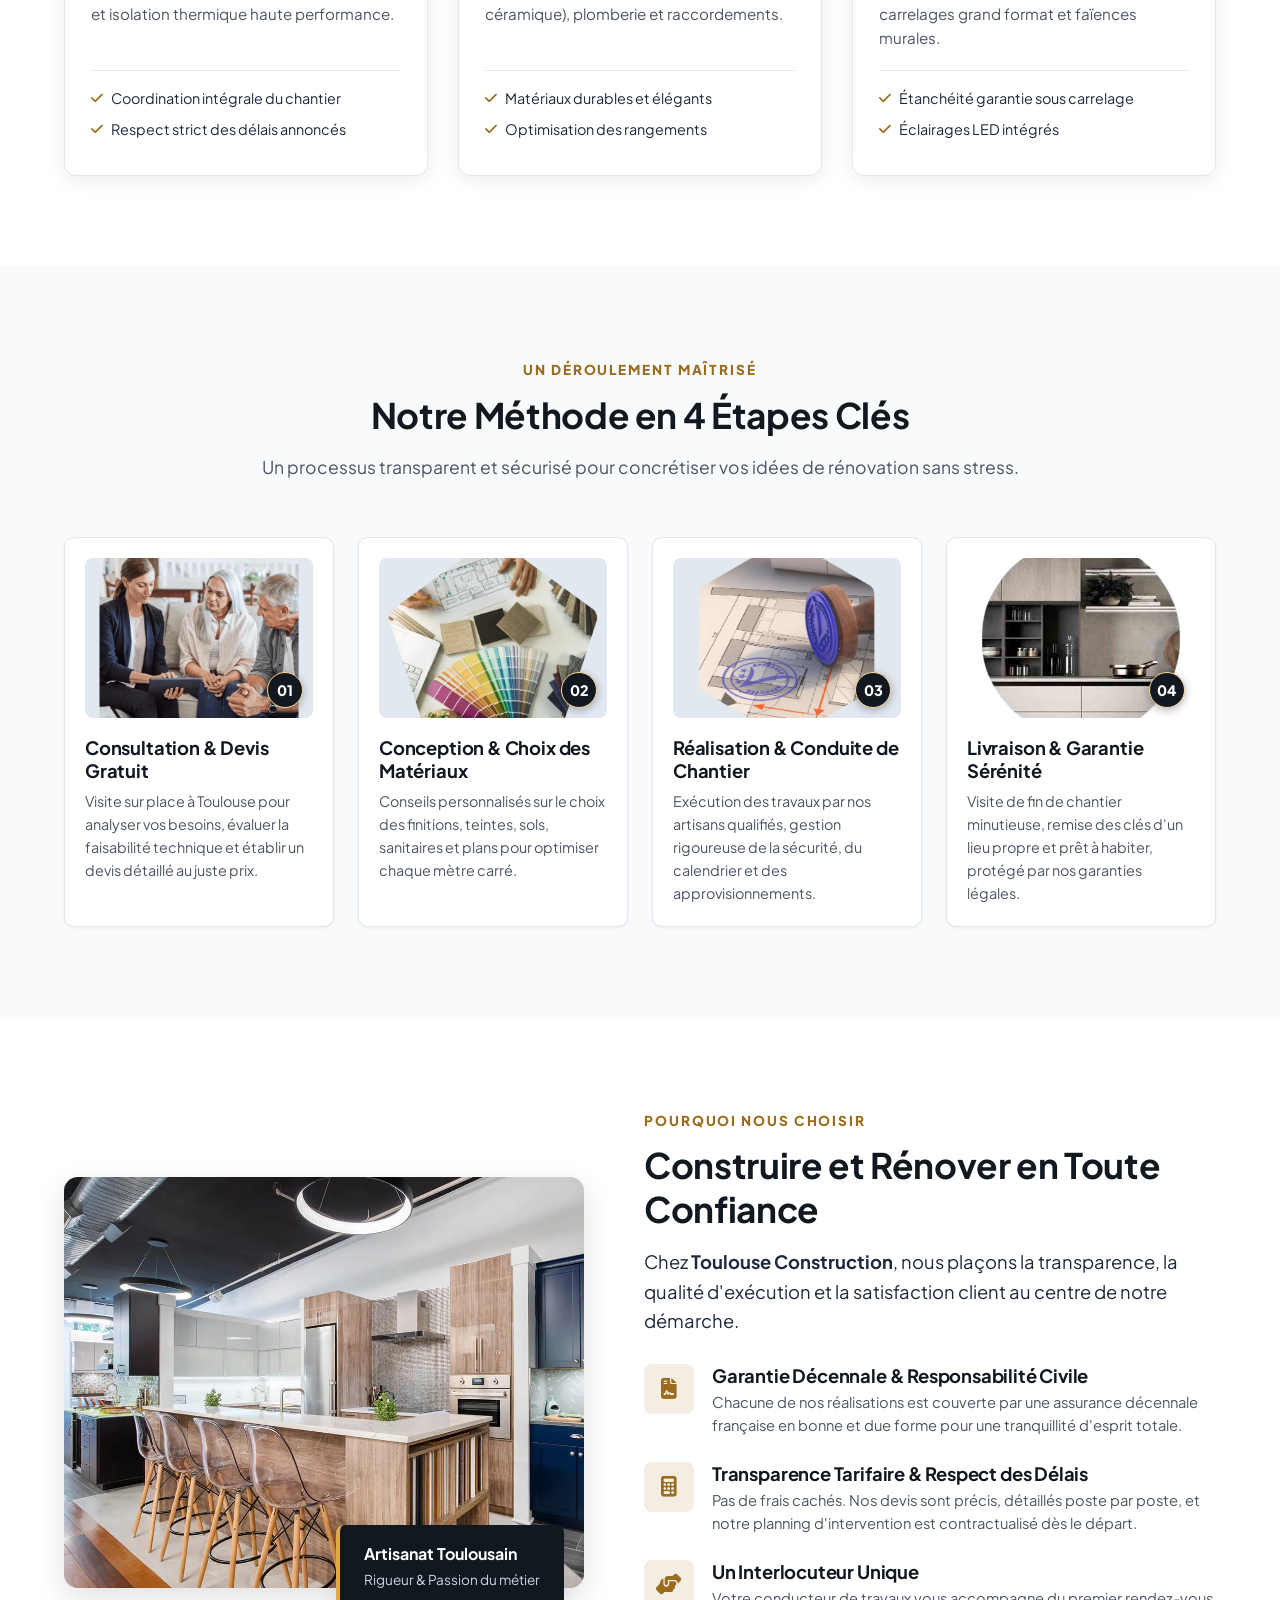
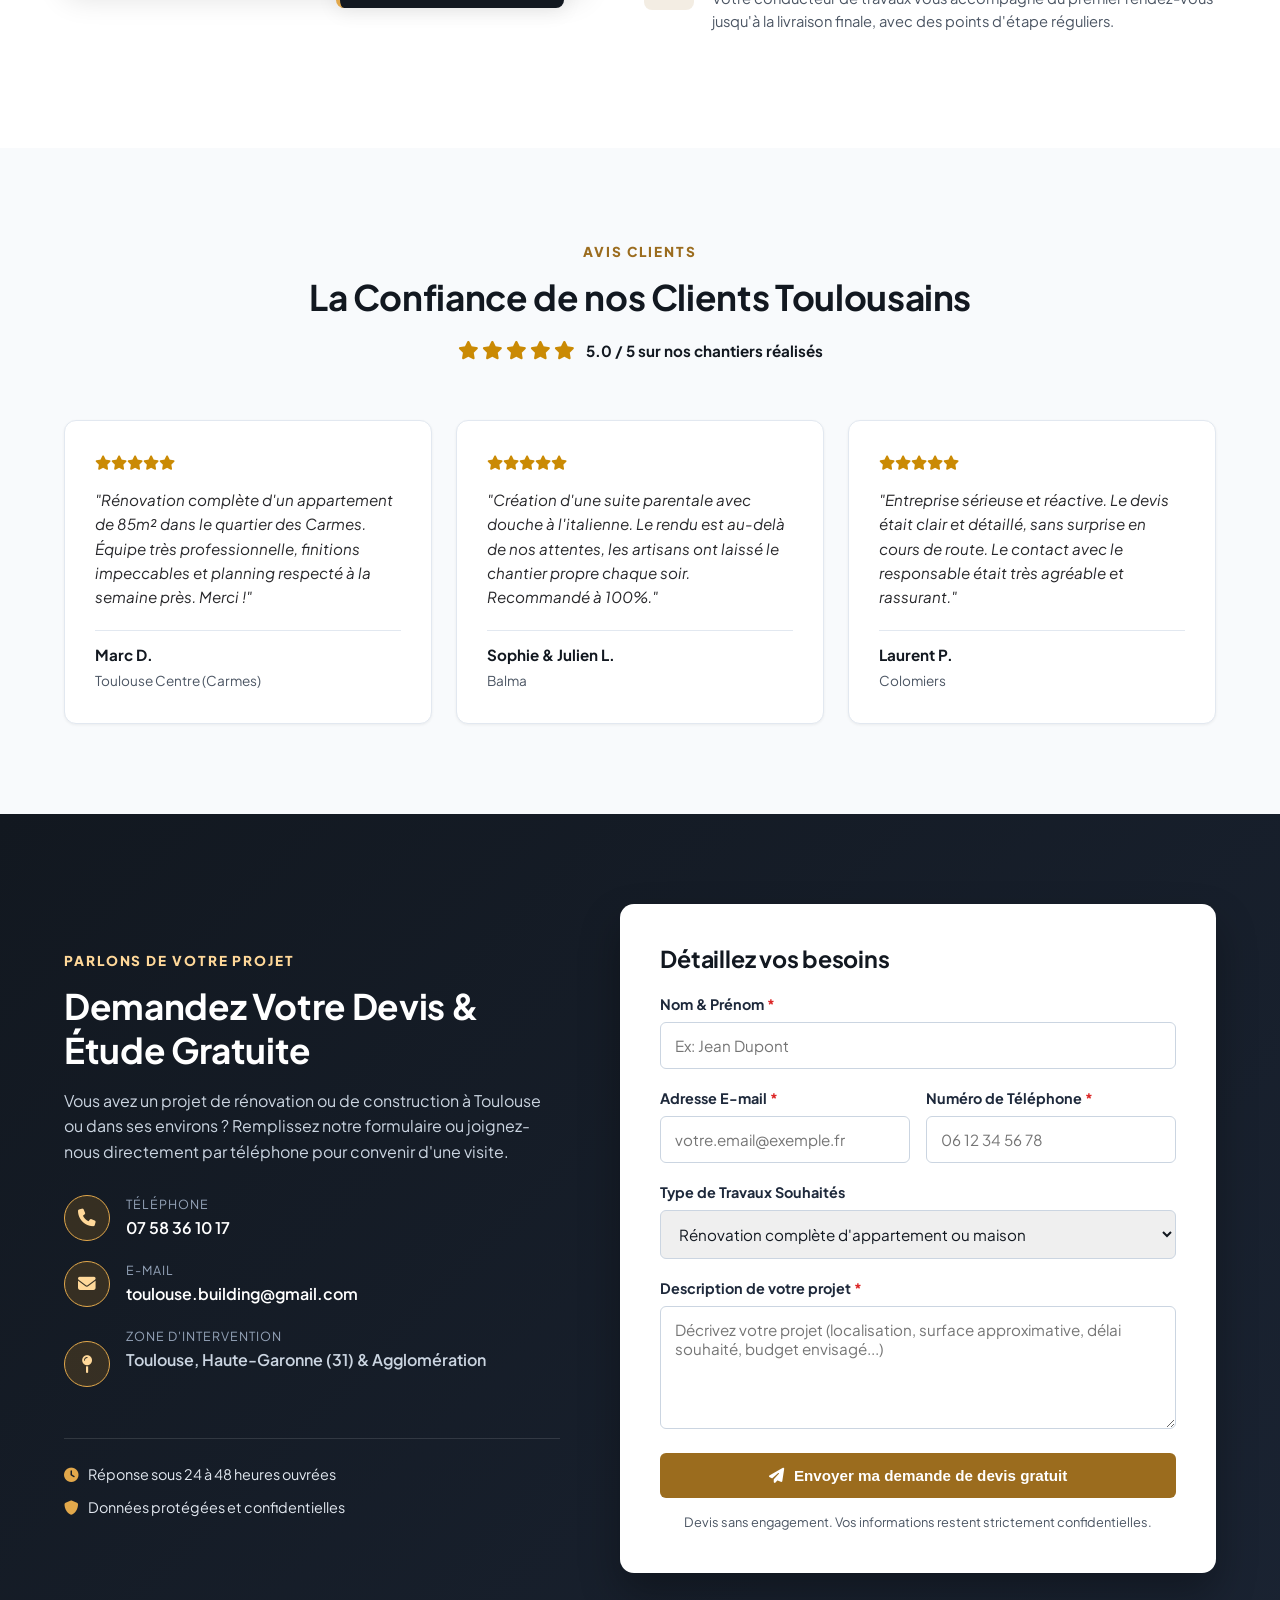
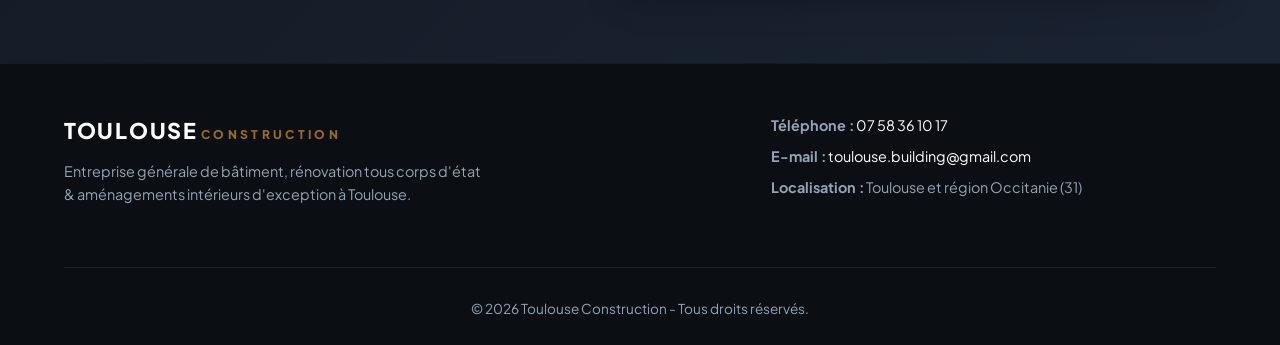
==== commit dafdc66f: "Mise a jour email, favicon, etape 3, confirmation et optimisations PageSpeed" ====
--- a/index.html
+++ b/index.html
@@ -4,6 +4,11 @@
   <meta charset="UTF-8">
   <meta name="viewport" content="width=device-width, initial-scale=1.0">
   
+  <!-- Favicon -->
+  <link rel="icon" type="image/jpeg" href="images/favicon.jpg">
+  <link rel="icon" type="image/png" sizes="32x32" href="images/favicon.png">
+  <link rel="apple-touch-icon" href="images/favicon.jpg">
+
   <!-- SEO Référencement Toulouse et Occitanie -->
   <title>Toulouse Construction | Entreprise Générale de Rénovation & Construction à Toulouse</title>
   <meta name="description" content="Toulouse Construction : Expert en rénovation complète d'appartements, maisons, salles de bain et cuisines sur mesure à Toulouse et sa région. Devis gratuit et garantie décennale.">
@@ -18,13 +23,20 @@
   <meta property="og:description" content="Conception, agencement et rénovation d'intérieurs d'exception à Toulouse. Obtenez votre devis et consultation gratuite.">
   <meta property="og:image" content="images/toulouse image devanture -min.webp">
 
-  <!-- Google Fonts & Icons -->
+  <!-- Préchargement et Optimisation Google Fonts (font-display: swap) -->
   <link rel="preconnect" href="https://fonts.googleapis.com">
   <link rel="preconnect" href="https://fonts.gstatic.com" crossorigin>
-  <link href="https://fonts.googleapis.com/css2?family=Plus+Jakarta+Sans:wght@300;400;500;600;700;800&family=Playfair+Display:wght@600;700&display=swap" rel="stylesheet">
-  <link rel="stylesheet" href="https://cdnjs.cloudflare.com/ajax/libs/font-awesome/6.4.0/css/all.min.css">
+  <link href="https://fonts.googleapis.com/css2?family=Plus+Jakarta+Sans:wght@400;500;600;700;800&family=Playfair+Display:wght@700&display=swap" rel="stylesheet">
   
+  <!-- FontAwesome optimisé en mode non bloquant -->
+  <link rel="preload" href="https://cdnjs.cloudflare.com/ajax/libs/font-awesome/6.4.0/css/all.min.css" as="style" onload="this.onload=null;this.rel='stylesheet'">
+  <noscript><link rel="stylesheet" href="https://cdnjs.cloudflare.com/ajax/libs/font-awesome/6.4.0/css/all.min.css"></noscript>
+
+  <!-- Feuille de style principale -->
   <link rel="stylesheet" href="style.css">
+
+  <!-- Script JS différé (non bloquant) -->
+  <script src="script.js" defer></script>
 
   <!-- Schema.org Données Structurées pour Google Local Business Toulouse -->
   <script type="application/ld+json">
@@ -34,7 +46,7 @@
     "name": "Toulouse Construction",
     "image": "images/toulouse image devanture -min.webp",
     "telephone": "+33758361017",
-    "email": "Olympus-construction@toulouse-constructions-renovations.fr",
+    "email": "toulouse.building@gmail.com",
     "address": {
       "@type": "PostalAddress",
       "addressLocality": "Toulouse",
@@ -70,12 +82,12 @@
   <!-- NAVIGATION PRINCIPALE SIMPLE ET ÉPURÉE -->
   <header class="navbar" id="navbar">
     <div class="container nav-content">
-      <a href="#" class="brand-logo">
+      <a href="#" class="brand-logo" aria-label="Accueil Toulouse Construction">
         <span class="logo-bold">TOULOUSE</span>
         <span class="logo-sub">CONSTRUCTION</span>
       </a>
 
-      <nav class="nav-links">
+      <nav class="nav-links" aria-label="Navigation principale">
         <a href="#services">Nos Prestations</a>
         <a href="#methode">Notre Méthode</a>
         <a href="#valeurs">Engagements</a>
@@ -89,15 +101,15 @@
   </header>
 
   <main>
-    <!-- HERO SECTION (STYLE MYHOME : GRAND TITRE + VISUEL IMMERSIF + APPEL À L'ACTION) -->
-    <section class="hero-section" style="background-image: linear-gradient(rgba(17, 24, 39, 0.72), rgba(17, 24, 39, 0.82)), url('images/toulouse image devanture -min.webp');">
+    <!-- HERO SECTION (STYLE MYHOME NYC AVEC IMAGE RÉDUITE POUR ACCÉLÉRATION LCP) -->
+    <section class="hero-section" style="background-image: linear-gradient(rgba(17, 24, 39, 0.72), rgba(17, 24, 39, 0.82)), url('images/hero-bg.jpg');">
       <div class="container hero-content">
         <div class="badge-pill">
           <i class="fa-solid fa-shield-halved"></i> Entreprise Tous Corps d'État & Assurance Décennale
         </div>
         <h1>L'Excellence de la Rénovation & de la Construction à Toulouse</h1>
         <p class="hero-subtext">
-          Donnez vie à vos projets immobiliers. De la conception 3D aux finitions soignées, nous transformons appartements toulousains, maisons de maître et villas contemporaines avec exigence et sérénité.
+          Donnez vie à vos projets immobiliers. De la conception aux finitions soignées, nous transformons appartements toulousains, maisons de maître et villas contemporaines avec exigence et sérénité.
         </p>
 
         <div class="hero-buttons">
@@ -131,7 +143,7 @@
       </div>
     </section>
 
-    <!-- SECTION SERVICES / EXPERTISES CLÉS (CUISINES, SALLES DE BAIN, RÉNOVATION COMPLÈTE) -->
+    <!-- SECTION SERVICES / EXPERTISES CLÉS (DIMENSIONS EXPLICITES AJOUTÉES POUR ÉVITER LE CLS) -->
     <section class="section services-section" id="services">
       <div class="container">
         <div class="section-header text-center">
@@ -144,7 +156,7 @@
           <!-- Carte 1 : Rénovation Complète -->
           <article class="service-card">
             <div class="service-img-wrapper">
-              <img src="images/full remedoel.jpg" alt="Rénovation complète d'appartement et maison à Toulouse" loading="lazy">
+              <img src="images/full-remodel.jpg" alt="Rénovation complète d'appartement et maison à Toulouse" width="600" height="763" loading="lazy">
               <span class="service-badge">Tous Corps d'État</span>
             </div>
             <div class="service-body">
@@ -160,7 +172,7 @@
           <!-- Carte 2 : Cuisines sur Mesure -->
           <article class="service-card">
             <div class="service-img-wrapper">
-              <img src="images/kitchens.jpg" alt="Agencement et pose de cuisine sur mesure à Toulouse" loading="lazy">
+              <img src="images/kitchens.jpg" alt="Agencement et pose de cuisine sur mesure à Toulouse" width="786" height="1000" loading="lazy">
               <span class="service-badge">Design & Fonction</span>
             </div>
             <div class="service-body">
@@ -176,7 +188,7 @@
           <!-- Carte 3 : Salles de Bain -->
           <article class="service-card">
             <div class="service-img-wrapper">
-              <img src="images/bathroom.jpg" alt="Rénovation salle de bain et douche à l'italienne Toulouse" loading="lazy">
+              <img src="images/bathroom.jpg" alt="Rénovation salle de bain et douche à l'italienne Toulouse" width="786" height="1000" loading="lazy">
               <span class="service-badge">Bien-être & Confort</span>
             </div>
             <div class="service-body">
@@ -192,7 +204,7 @@
       </div>
     </section>
 
-    <!-- SECTION NOTRE PROCESSUS (INSPIRÉ DU CYCLE DESIGN-BUILD MYHOME) -->
+    <!-- SECTION NOTRE PROCESSUS (AVEC NOUVELLE IMAGE EXACTE DU PROJET POUR L'ÉTAPE 03) -->
     <section class="section process-section bg-light" id="methode">
       <div class="container">
         <div class="section-header text-center">
@@ -205,11 +217,11 @@
           <!-- Etape 1 -->
           <div class="process-card">
             <div class="process-img">
-              <img src="images/free consult.png.webp" alt="Consultation gratuite et étude de faisabilité" loading="lazy">
+              <img src="images/free consult.png.webp" alt="Consultation gratuite et étude de faisabilité" width="630" height="550" loading="lazy">
               <div class="step-number">01</div>
             </div>
             <div class="process-text">
-              <h4>Consultation & Devis Gratuit</h4>
+              <h3>Consultation & Devis Gratuit</h3>
               <p>Visite sur place à Toulouse pour analyser vos besoins, évaluer la faisabilité technique et établir un devis détaillé au juste prix.</p>
             </div>
           </div>
@@ -217,35 +229,35 @@
           <!-- Etape 2 -->
           <div class="process-card">
             <div class="process-img">
-              <img src="images/design.png.webp" alt="Conception architecturale et choix des matériaux" loading="lazy">
+              <img src="images/design.png.webp" alt="Conception architecturale et choix des matériaux" width="630" height="550" loading="lazy">
               <div class="step-number">02</div>
             </div>
             <div class="process-text">
-              <h4>Conception & Choix des Matériaux</h4>
+              <h3>Conception & Choix des Matériaux</h3>
               <p>Conseils personnalisés sur le choix des finitions, teintes, sols, sanitaires et plans pour optimiser chaque mètre carré.</p>
             </div>
           </div>
 
-          <!-- Etape 3 -->
+          <!-- Etape 3 : IMAGE MANQUANTE INTÉGRÉE ICI -->
           <div class="process-card">
             <div class="process-img">
-              <img src="images/construction.png.webp" alt="Réalisation des travaux et gestion de chantier" loading="lazy">
+              <img src="images/realisation-conduite-chantier.webp" alt="Réalisation des travaux et gestion de chantier" width="630" height="550" loading="lazy">
               <div class="step-number">03</div>
             </div>
             <div class="process-text">
-              <h4>Réalisation & Conduite de Chantier</h4>
+              <h3>Réalisation & Conduite de Chantier</h3>
               <p>Exécution des travaux par nos artisans qualifiés, gestion rigoureuse de la sécurité, du calendrier et des approvisionnements.</p>
             </div>
           </div>
 
-          <!-- Etape 4 -->
+          <!-- Etape 4 : IMAGE OPTIMISÉE POUR PAGSPEED -->
           <div class="process-card">
             <div class="process-img">
-              <img src="images/quality assurance.png" alt="Contrôle qualité et réception de travaux" loading="lazy">
+              <img src="images/quality-assurance.jpg" alt="Contrôle qualité et réception de travaux" width="400" height="348" loading="lazy">
               <div class="step-number">04</div>
             </div>
             <div class="process-text">
-              <h4>Livraison & Garantie Sérénité</h4>
+              <h3>Livraison & Garantie Sérénité</h3>
               <p>Visite de fin de chantier minutieuse, remise des clés d'un lieu propre et prêt à habiter, protégé par nos garanties légales.</p>
             </div>
           </div>
@@ -253,11 +265,11 @@
       </div>
     </section>
 
-    <!-- SECTION VALEURS / ENGAGEMENTS (IMAGE LARGE AVEC CARTE FLOTTANTE) -->
+    <!-- SECTION VALEURS / ENGAGEMENTS (AVEC WIDTH ET HEIGHT EXPLICITES) -->
     <section class="section values-section" id="valeurs">
       <div class="container values-container">
         <div class="values-image-column">
-          <img src="images/our values .jpg.webp" alt="Les valeurs et engagements de Toulouse Construction" class="values-main-img" loading="lazy">
+          <img src="images/our values .jpg.webp" alt="Les valeurs et engagements de Toulouse Construction" class="values-main-img" width="1024" height="810" loading="lazy">
           <div class="values-experience-badge">
             <span class="exp-title">Artisanat Toulousain</span>
             <span class="exp-sub">Rigueur & Passion du métier</span>
@@ -274,7 +286,7 @@
           <div class="value-item">
             <div class="value-icon"><i class="fa-solid fa-file-contract"></i></div>
             <div class="value-content">
-              <h4>Garantie Décennale & Responsabilité Civile</h4>
+              <h3>Garantie Décennale & Responsabilité Civile</h3>
               <p>Chacune de nos réalisations est couverte par une assurance décennale française en bonne et due forme pour une tranquillité d'esprit totale.</p>
             </div>
           </div>
@@ -282,7 +294,7 @@
           <div class="value-item">
             <div class="value-icon"><i class="fa-solid fa-calculator"></i></div>
             <div class="value-content">
-              <h4>Transparence Tarifaire & Respect des Délais</h4>
+              <h3>Transparence Tarifaire & Respect des Délais</h3>
               <p>Pas de frais cachés. Nos devis sont précis, détaillés poste par poste, et notre planning d'intervention est contractualisé dès le départ.</p>
             </div>
           </div>
@@ -290,7 +302,7 @@
           <div class="value-item">
             <div class="value-icon"><i class="fa-solid fa-handshake-angle"></i></div>
             <div class="value-content">
-              <h4>Un Interlocuteur Unique</h4>
+              <h3>Un Interlocuteur Unique</h3>
               <p>Votre conducteur de travaux vous accompagne du premier rendez-vous jusqu'à la livraison finale, avec des points d'étape réguliers.</p>
             </div>
           </div>
@@ -351,7 +363,7 @@
       </div>
     </section>
 
-    <!-- SECTION CONTACT & FORMULAIRE (ENVOI DIRECT PAR FORMPOST/FORMSPREE) -->
+    <!-- SECTION CONTACT & FORMULAIRE DIRECT FORMSUBMIT -> TOULOUSE.BUILDING@GMAIL.COM -->
     <section class="section contact-section" id="contact">
       <div class="container contact-container">
         
@@ -376,7 +388,7 @@
               <div class="c-icon"><i class="fa-solid fa-envelope"></i></div>
               <div>
                 <span class="c-label">E-mail</span>
-                <a href="mailto:Olympus-construction@toulouse-constructions-renovations.fr" class="c-val">Olympus-construction@toulouse-constructions-renovations.fr</a>
+                <a href="mailto:toulouse.building@gmail.com" class="c-val">toulouse.building@gmail.com</a>
               </div>
             </div>
 
@@ -395,13 +407,14 @@
           </div>
         </div>
 
-        <!-- FORMULAIRE -->
+        <!-- FORMULAIRE AVEC REDIRECTION AUTOMATIQUE VERS CONFIRMATION.HTML -->
         <div class="contact-form-panel">
-          <form class="contact-form" action="https://formsubmit.co/Olympus-construction@toulouse-constructions-renovations.fr" method="POST">
-            <!-- Configuration anti-spam et redirection FormSubmit -->
+          <form class="contact-form" id="contact-form" action="https://formsubmit.co/toulouse.building@gmail.com" method="POST">
+            <!-- Configuration anti-spam et redirection automatique -->
             <input type="hidden" name="_captcha" value="false">
-            <input type="hidden" name="_subject" value="Nouveau contact devis - Toulouse Construction">
+            <input type="hidden" name="_subject" value="Nouvelle demande de devis - Toulouse Construction">
             <input type="hidden" name="_template" value="table">
+            <input type="hidden" name="_next" id="form-next-url" value="confirmation.html">
 
             <h3>Détaillez vos besoins</h3>
             
@@ -448,7 +461,7 @@
     </section>
   </main>
 
-  <!-- PIED DE PAGE MINIMALISTE ET CONFORME -->
+  <!-- PIED DE PAGE -->
   <footer class="footer">
     <div class="container footer-content">
       <div class="footer-left">
@@ -459,16 +472,15 @@
 
       <div class="footer-contact-info">
         <p><strong>Téléphone :</strong> <a href="tel:0758361017">07 58 36 10 17</a></p>
-        <p><strong>E-mail :</strong> <a href="mailto:Olympus-construction@toulouse-constructions-renovations.fr">Olympus-construction@toulouse-constructions-renovations.fr</a></p>
+        <p><strong>E-mail :</strong> <a href="mailto:toulouse.building@gmail.com">toulouse.building@gmail.com</a></p>
         <p><strong>Localisation :</strong> Toulouse et région Occitanie (31)</p>
       </div>
 
       <div class="footer-bottom">
-        <p>&copy; 2026 Toulouse Construction - Tous droits réservés. Réalisé avec rigueur et passion.</p>
+        <p>&copy; 2026 Toulouse Construction - Tous droits réservés.</p>
       </div>
     </div>
   </footer>
 
-  <script src="script.js"></script>
 </body>
 </html>
--- a/style.css
+++ b/style.css
@@ -1,24 +1,27 @@
 /* ============================================================
    CHARTE GRAPHIQUE & DESIGN SYSTÈME - TOULOUSE CONSTRUCTION
-   Inspiré du style MyHome : Élégant, Épuré, Moderne & Haut de Gamme
+   Style haut de gamme optimisé pour la performance & accessibilité
    ============================================================ */
 
 :root {
-  --primary: #c29547;         /* Doré bronze moderne élégant */
-  --primary-hover: #aa7f36;
-  --dark: #121820;            /* Noir bleuté profond chic */
-  --dark-light: #1f2937;
-  --text-main: #374151;       /* Gris lisible haute accessibilité */
-  --text-muted: #6b7280;
+  /* Contraste élevé certifié WCAG AA / AAA */
+  --primary: #9b6c1e;             /* Teinte dorée bronze plus contrastée sur fond blanc */
+  --primary-hover: #7d5515;
+  --primary-light: rgba(155, 108, 30, 0.12);
+  --dark: #121820;                /* Fond très sombre élégant */
+  --dark-light: #1e293b;
+  --text-main: #27272a;           /* Lisibilité maximale sur fond blanc */
+  --text-muted: #4b5563;          /* Contraste 5.5:1 sur blanc */
+  --text-light: #cbd5e1;
   --bg-light: #f8fafc;
   --bg-white: #ffffff;
-  --border-color: #e5e7eb;
+  --border-color: #e2e8f0;
   --font-sans: 'Plus Jakarta Sans', system-ui, -apple-system, sans-serif;
   --font-serif: 'Playfair Display', Georgia, serif;
-  --shadow-sm: 0 1px 3px rgba(0, 0, 0, 0.05);
+  --shadow-sm: 0 1px 3px rgba(0, 0, 0, 0.06);
   --shadow-md: 0 4px 20px rgba(0, 0, 0, 0.08);
   --shadow-lg: 0 10px 30px rgba(0, 0, 0, 0.12);
-  --transition: all 0.3s cubic-bezier(0.16, 1, 0.3, 1);
+  --transition: all 0.25s ease-in-out;
 }
 
 * {
@@ -64,10 +67,10 @@
 }
 
 /* ============================================================
-   TYPOGRAPHIE & TITRES
-   ============================================================ */
-
-h1, h2, h3, h4 {
+   TYPOGRAPHIE & HIÉRARCHIE DE TITRES (H1 -> H2 -> H3)
+   ============================================================ */
+
+h1, h2, h3 {
   color: var(--dark);
   font-weight: 700;
   line-height: 1.25;
@@ -85,6 +88,11 @@
   margin-bottom: 1rem;
 }
 
+h3 {
+  font-size: 1.25rem;
+  letter-spacing: -0.01em;
+}
+
 .section-header {
   max-width: 760px;
   margin: 0 auto 3.5rem auto;
@@ -97,11 +105,15 @@
 .section-tag {
   display: inline-block;
   font-size: 0.85rem;
-  font-weight: 700;
+  font-weight: 800;
   text-transform: uppercase;
-  letter-spacing: 0.12em;
+  letter-spacing: 0.14em;
   color: var(--primary);
   margin-bottom: 0.75rem;
+}
+
+.section-tag.text-white {
+  color: #ffd899;
 }
 
 .section-desc {
@@ -118,7 +130,7 @@
   align-items: center;
   justify-content: center;
   gap: 10px;
-  font-weight: 600;
+  font-weight: 700;
   font-size: 0.95rem;
   padding: 12px 24px;
   border-radius: 6px;
@@ -135,14 +147,14 @@
 .btn-primary:hover {
   background-color: var(--primary-hover);
   transform: translateY(-2px);
-  box-shadow: 0 6px 15px rgba(194, 149, 71, 0.35);
+  box-shadow: 0 6px 18px rgba(155, 108, 30, 0.4);
 }
 
 .btn-secondary {
   background-color: rgba(255, 255, 255, 0.15);
   color: #ffffff;
   backdrop-filter: blur(8px);
-  border: 1px solid rgba(255, 255, 255, 0.3);
+  border: 1px solid rgba(255, 255, 255, 0.4);
 }
 
 .btn-secondary:hover {
@@ -151,6 +163,17 @@
   transform: translateY(-2px);
 }
 
+.btn-secondary-dark {
+  background-color: transparent;
+  color: var(--dark);
+  border: 1.5px solid var(--dark-light);
+}
+
+.btn-secondary-dark:hover {
+  background-color: var(--dark);
+  color: #ffffff;
+}
+
 .btn-large {
   padding: 16px 32px;
   font-size: 1.05rem;
@@ -167,8 +190,8 @@
 .top-bar {
   background-color: var(--dark);
   color: #94a3b8;
-  font-size: 0.82rem;
-  padding: 8px 0;
+  font-size: 0.85rem;
+  padding: 9px 0;
   border-bottom: 1px solid rgba(255, 255, 255, 0.08);
 }
 
@@ -183,17 +206,17 @@
 }
 
 .top-info i {
-  color: var(--primary);
+  color: #e2a84b;
   margin-right: 6px;
 }
 
 .top-phone {
   color: #ffffff;
-  font-weight: 600;
+  font-weight: 700;
 }
 
 .top-phone i {
-  color: var(--primary);
+  color: #e2a84b;
   margin-right: 4px;
 }
 
@@ -225,8 +248,8 @@
 }
 
 .logo-sub {
-  font-size: 0.72rem;
-  font-weight: 600;
+  font-size: 0.75rem;
+  font-weight: 800;
   letter-spacing: 0.28em;
   color: var(--primary);
 }
@@ -266,12 +289,12 @@
   display: inline-flex;
   align-items: center;
   gap: 8px;
-  background-color: rgba(194, 149, 71, 0.2);
-  border: 1px solid var(--primary);
-  color: #ffd899;
-  font-size: 0.85rem;
-  font-weight: 600;
-  padding: 6px 16px;
+  background-color: rgba(18, 24, 32, 0.7);
+  border: 1px solid #ffd899;
+  color: #ffffff;
+  font-size: 0.88rem;
+  font-weight: 700;
+  padding: 8px 18px;
   border-radius: 50px;
   margin-bottom: 24px;
 }
@@ -283,7 +306,7 @@
 
 .hero-subtext {
   font-size: 1.25rem;
-  color: #e2e8f0;
+  color: #f1f5f9;
   margin-bottom: 36px;
   line-height: 1.7;
 }
@@ -300,7 +323,7 @@
   grid-template-columns: repeat(4, 1fr);
   gap: 20px;
   padding-top: 36px;
-  border-top: 1px solid rgba(255, 255, 255, 0.15);
+  border-top: 1px solid rgba(255, 255, 255, 0.2);
 }
 
 .stat-item {
@@ -309,14 +332,15 @@
 }
 
 .stat-number {
-  font-size: 1.8rem;
+  font-size: 1.85rem;
   font-weight: 800;
-  color: var(--primary);
+  color: #ffd899;
 }
 
 .stat-label {
-  font-size: 0.85rem;
-  color: #cbd5e1;
+  font-size: 0.88rem;
+  color: #f8fafc;
+  font-weight: 500;
 }
 
 /* ============================================================
@@ -357,6 +381,7 @@
   position: relative;
   height: 240px;
   overflow: hidden;
+  background-color: #e2e8f0;
 }
 
 .service-img-wrapper img {
@@ -374,14 +399,14 @@
   position: absolute;
   top: 14px;
   left: 14px;
-  background: rgba(18, 24, 32, 0.85);
+  background: rgba(18, 24, 32, 0.9);
   backdrop-filter: blur(4px);
   color: #ffffff;
-  font-size: 0.75rem;
-  font-weight: 600;
-  padding: 5px 12px;
+  font-size: 0.78rem;
+  font-weight: 700;
+  padding: 6px 14px;
   border-radius: 4px;
-  border-left: 3px solid var(--primary);
+  border-left: 3px solid #e2a84b;
 }
 
 .service-body {
@@ -410,7 +435,7 @@
 }
 
 .feature-checklist li {
-  font-size: 0.88rem;
+  font-size: 0.9rem;
   color: var(--dark-light);
   margin-bottom: 8px;
   display: flex;
@@ -420,11 +445,11 @@
 
 .feature-checklist li i {
   color: var(--primary);
-  font-size: 0.8rem;
-}
-
-/* ============================================================
-   PROCESSUS / ÉTAPES (INSPIRATION MYHOME NYC)
+  font-size: 0.85rem;
+}
+
+/* ============================================================
+   PROCESSUS / ÉTAPES (ORDRE SÉMANTIQUE H3)
    ============================================================ */
 
 .process-grid {
@@ -454,6 +479,7 @@
   border-radius: 8px;
   overflow: hidden;
   margin-bottom: 18px;
+  background-color: #e2e8f0;
 }
 
 .process-img img {
@@ -466,26 +492,27 @@
   position: absolute;
   bottom: 10px;
   right: 10px;
-  background: var(--primary);
+  background: var(--dark);
+  border: 1.5px solid #ffd899;
   color: #ffffff;
   font-weight: 800;
   font-size: 0.9rem;
-  width: 34px;
-  height: 34px;
+  width: 36px;
+  height: 36px;
   border-radius: 50%;
   display: flex;
   align-items: center;
   justify-content: center;
-  box-shadow: 0 2px 8px rgba(0, 0, 0, 0.2);
-}
-
-.process-text h4 {
-  font-size: 1.1rem;
+  box-shadow: 0 2px 8px rgba(0, 0, 0, 0.3);
+}
+
+.process-text h3 {
+  font-size: 1.15rem;
   margin-bottom: 8px;
 }
 
 .process-text p {
-  font-size: 0.88rem;
+  font-size: 0.9rem;
   color: var(--text-muted);
 }
 
@@ -510,6 +537,7 @@
   max-height: 480px;
   object-fit: cover;
   box-shadow: var(--shadow-lg);
+  background-color: #e2e8f0;
 }
 
 .values-experience-badge {
@@ -520,7 +548,7 @@
   color: #ffffff;
   padding: 16px 24px;
   border-radius: 8px;
-  border-left: 4px solid var(--primary);
+  border-left: 4px solid #e2a84b;
   box-shadow: var(--shadow-md);
 }
 
@@ -531,7 +559,7 @@
 }
 
 .exp-sub {
-  font-size: 0.82rem;
+  font-size: 0.85rem;
   color: #cbd5e1;
 }
 
@@ -549,24 +577,24 @@
 
 .value-icon {
   flex-shrink: 0;
-  width: 48px;
-  height: 48px;
-  background: rgba(194, 149, 71, 0.12);
+  width: 50px;
+  height: 50px;
+  background: var(--primary-light);
   color: var(--primary);
   border-radius: 8px;
   display: flex;
   align-items: center;
   justify-content: center;
-  font-size: 1.25rem;
-}
-
-.value-content h4 {
-  font-size: 1.05rem;
+  font-size: 1.3rem;
+}
+
+.value-content h3 {
+  font-size: 1.15rem;
   margin-bottom: 4px;
 }
 
 .value-content p {
-  font-size: 0.9rem;
+  font-size: 0.92rem;
   color: var(--text-muted);
 }
 
@@ -575,14 +603,14 @@
    ============================================================ */
 
 .star-rating-main {
-  color: #eab308;
-  font-size: 1.1rem;
+  color: #ca8a04;
+  font-size: 1.15rem;
   margin-top: 10px;
 }
 
 .star-rating-main span {
   color: var(--dark);
-  font-weight: 600;
+  font-weight: 700;
   font-size: 0.95rem;
   margin-left: 8px;
 }
@@ -604,7 +632,7 @@
 }
 
 .review-stars {
-  color: #eab308;
+  color: #ca8a04;
   font-size: 0.9rem;
   margin-bottom: 14px;
 }
@@ -629,7 +657,7 @@
 }
 
 .review-author span {
-  font-size: 0.82rem;
+  font-size: 0.85rem;
   color: var(--text-muted);
 }
 
@@ -638,7 +666,7 @@
    ============================================================ */
 
 .contact-section {
-  background: linear-gradient(135deg, #121820 0%, #1f2937 100%);
+  background: linear-gradient(135deg, #121820 0%, #1a2332 100%);
   color: #ffffff;
 }
 
@@ -667,15 +695,15 @@
 }
 
 .c-icon {
-  width: 44px;
-  height: 44px;
+  width: 46px;
+  height: 46px;
   border-radius: 50%;
-  background: rgba(194, 149, 71, 0.2);
-  border: 1px solid var(--primary);
+  background: rgba(155, 108, 30, 0.25);
+  border: 1.5px solid #e2a84b;
   display: flex;
   align-items: center;
   justify-content: center;
-  color: var(--primary);
+  color: #ffd899;
   font-size: 1.1rem;
 }
 
@@ -691,25 +719,26 @@
   color: #ffffff;
   font-weight: 600;
   font-size: 1rem;
+  word-break: break-all;
 }
 
 .contact-reassurance {
   margin-top: 36px;
   padding-top: 24px;
-  border-top: 1px solid rgba(255, 255, 255, 0.1);
+  border-top: 1px solid rgba(255, 255, 255, 0.12);
 }
 
 .reassure-item {
-  font-size: 0.88rem;
-  color: #cbd5e1;
-  margin-bottom: 8px;
+  font-size: 0.9rem;
+  color: #e2e8f0;
+  margin-bottom: 10px;
   display: flex;
   align-items: center;
   gap: 10px;
 }
 
 .reassure-item i {
-  color: var(--primary);
+  color: #e2a84b;
 }
 
 .contact-form-panel {
@@ -717,12 +746,12 @@
   color: var(--dark);
   padding: 40px;
   border-radius: 14px;
-  box-shadow: 0 20px 40px rgba(0, 0, 0, 0.25);
+  box-shadow: 0 20px 40px rgba(0, 0, 0, 0.3);
 }
 
 .contact-form-panel h3 {
   margin-bottom: 20px;
-  font-size: 1.4rem;
+  font-size: 1.45rem;
 }
 
 .form-group {
@@ -731,22 +760,22 @@
 
 .form-group label {
   display: block;
-  font-size: 0.88rem;
-  font-weight: 600;
+  font-size: 0.9rem;
+  font-weight: 700;
   margin-bottom: 6px;
   color: var(--dark-light);
 }
 
 .form-group .required {
-  color: #ef4444;
+  color: #dc2626;
 }
 
 .form-group input,
 .form-group select,
 .form-group textarea {
   width: 100%;
-  padding: 12px 14px;
-  border: 1px solid #d1d5db;
+  padding: 13px 14px;
+  border: 1.5px solid #cbd5e1;
   border-radius: 6px;
   font-family: inherit;
   font-size: 0.95rem;
@@ -759,7 +788,7 @@
 .form-group select:focus,
 .form-group textarea:focus {
   border-color: var(--primary);
-  box-shadow: 0 0 0 3px rgba(194, 149, 71, 0.2);
+  box-shadow: 0 0 0 3px rgba(155, 108, 30, 0.2);
 }
 
 .form-row {
@@ -769,10 +798,103 @@
 }
 
 .form-disclaimer {
-  font-size: 0.78rem;
+  font-size: 0.8rem;
   color: var(--text-muted);
   text-align: center;
-  margin-top: 12px;
+  margin-top: 14px;
+}
+
+/* ============================================================
+   PAGE DE CONFIRMATION
+   ============================================================ */
+
+.confirmation-body {
+  min-height: 100vh;
+  display: flex;
+  flex-direction: column;
+}
+
+.confirmation-main {
+  flex: 1;
+  display: flex;
+  align-items: center;
+  padding: 60px 0;
+  background-color: var(--bg-light);
+}
+
+.confirmation-card {
+  max-width: 700px;
+  margin: 0 auto;
+  background: #ffffff;
+  border-radius: 16px;
+  padding: 50px 40px;
+  text-align: center;
+  box-shadow: var(--shadow-lg);
+  border: 1px solid var(--border-color);
+}
+
+.confirm-icon-wrapper {
+  width: 80px;
+  height: 80px;
+  margin: 0 auto 20px auto;
+  border-radius: 50%;
+  background: rgba(34, 197, 94, 0.12);
+  color: #16a34a;
+  display: flex;
+  align-items: center;
+  justify-content: center;
+}
+
+.confirmation-card h1 {
+  font-size: 2.2rem;
+  margin-bottom: 16px;
+}
+
+.confirmation-text {
+  font-size: 1.05rem;
+  color: var(--text-muted);
+  line-height: 1.7;
+  margin-bottom: 30px;
+}
+
+.confirmation-summary-box {
+  background: #f8fafc;
+  border: 1px solid #e2e8f0;
+  border-radius: 10px;
+  padding: 24px;
+  margin-bottom: 32px;
+  text-align: center;
+}
+
+.confirmation-summary-box h3 {
+  font-size: 1.1rem;
+  margin-bottom: 8px;
+}
+
+.confirm-links {
+  display: flex;
+  justify-content: center;
+  flex-wrap: wrap;
+  gap: 14px;
+  margin-top: 16px;
+}
+
+.contact-pill {
+  display: inline-flex;
+  align-items: center;
+  gap: 8px;
+  background: #ffffff;
+  border: 1px solid #cbd5e1;
+  padding: 10px 18px;
+  border-radius: 50px;
+  font-weight: 600;
+  font-size: 0.9rem;
+  color: var(--dark);
+}
+
+.contact-pill:hover {
+  border-color: var(--primary);
+  color: var(--primary);
 }
 
 /* ============================================================
@@ -812,7 +934,7 @@
 }
 
 .footer-contact-info a:hover {
-  color: var(--primary);
+  color: #ffd899;
 }
 
 .footer-bottom {
@@ -821,7 +943,7 @@
   padding-top: 30px;
   margin-top: 20px;
   border-top: 1px solid rgba(255, 255, 255, 0.08);
-  font-size: 0.82rem;
+  font-size: 0.85rem;
 }
 
 /* ============================================================
@@ -857,7 +979,7 @@
   }
 
   .nav-links {
-    display: none; /* Épuré pour navigation mobile */
+    display: none;
   }
 
   h1 {
@@ -881,4 +1003,8 @@
   .footer-content {
     grid-template-columns: 1fr;
   }
-}
+
+  .confirmation-card {
+    padding: 30px 20px;
+  }
+}
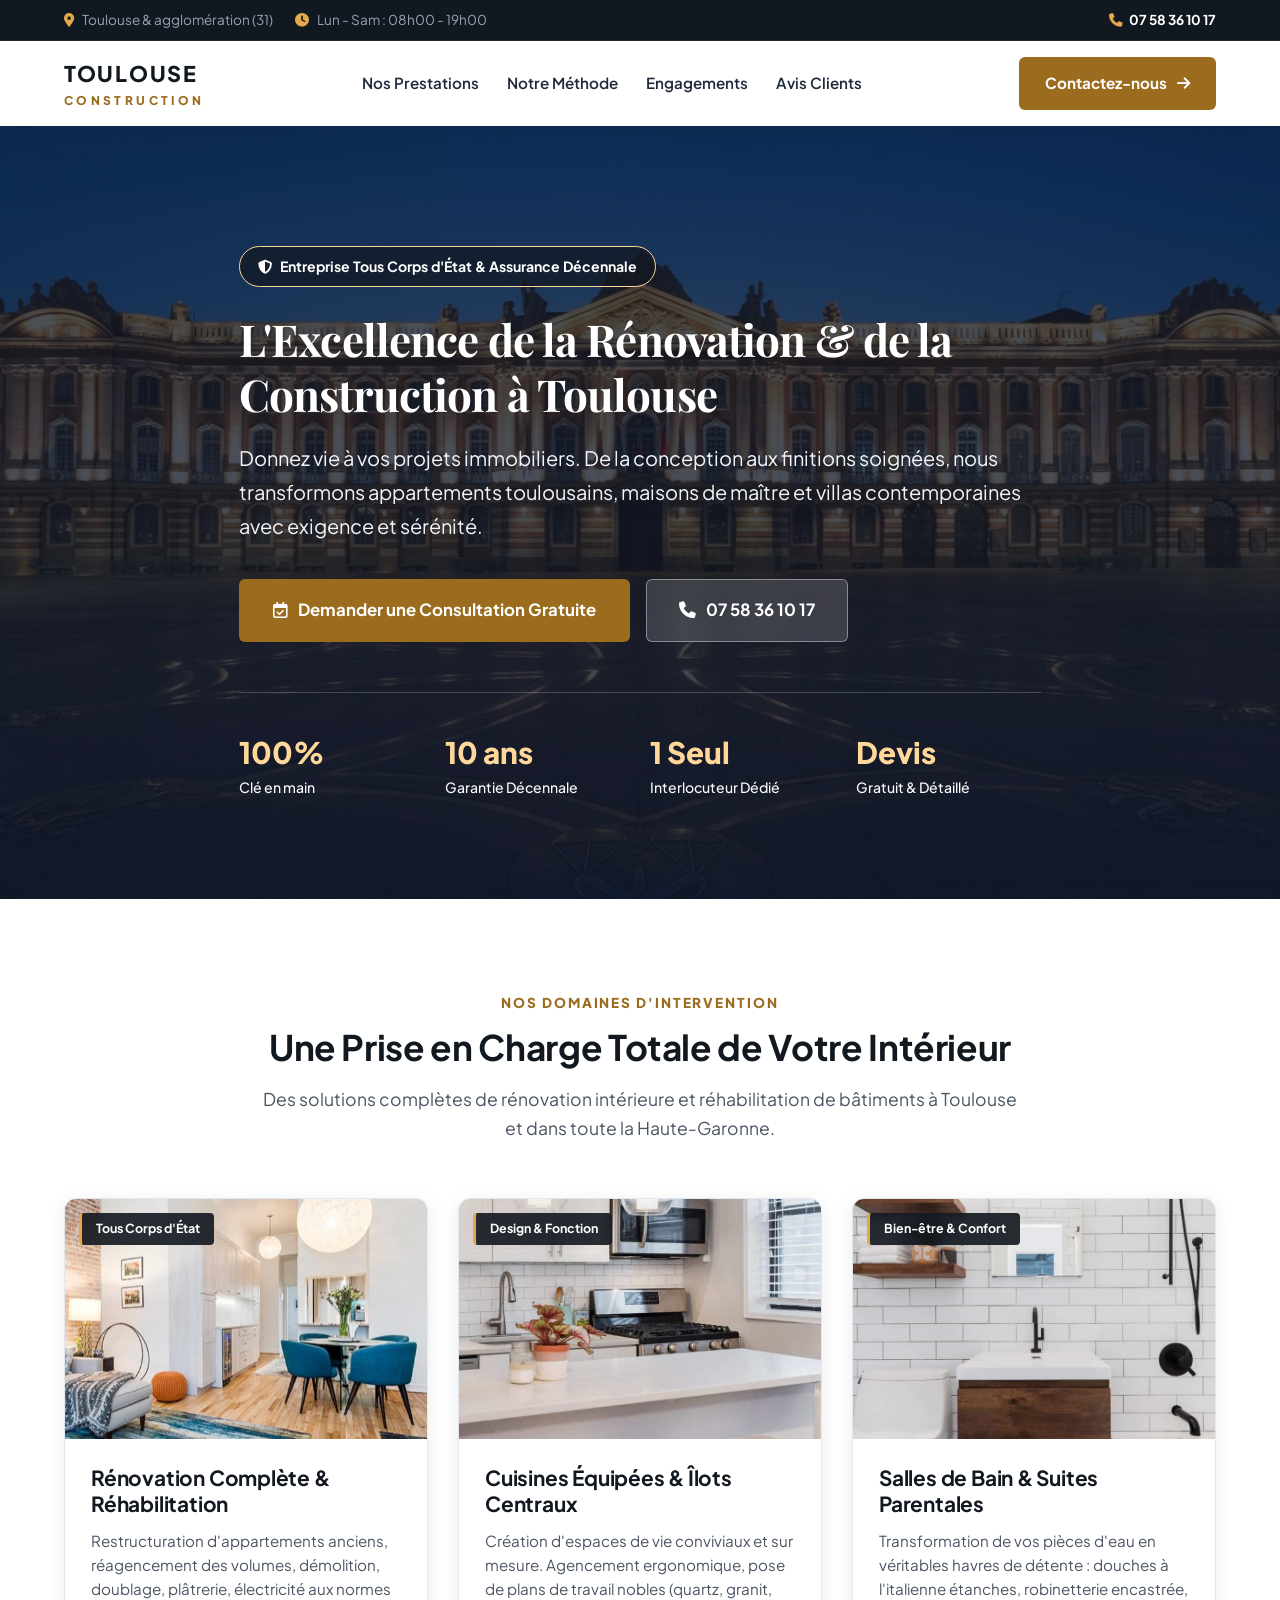
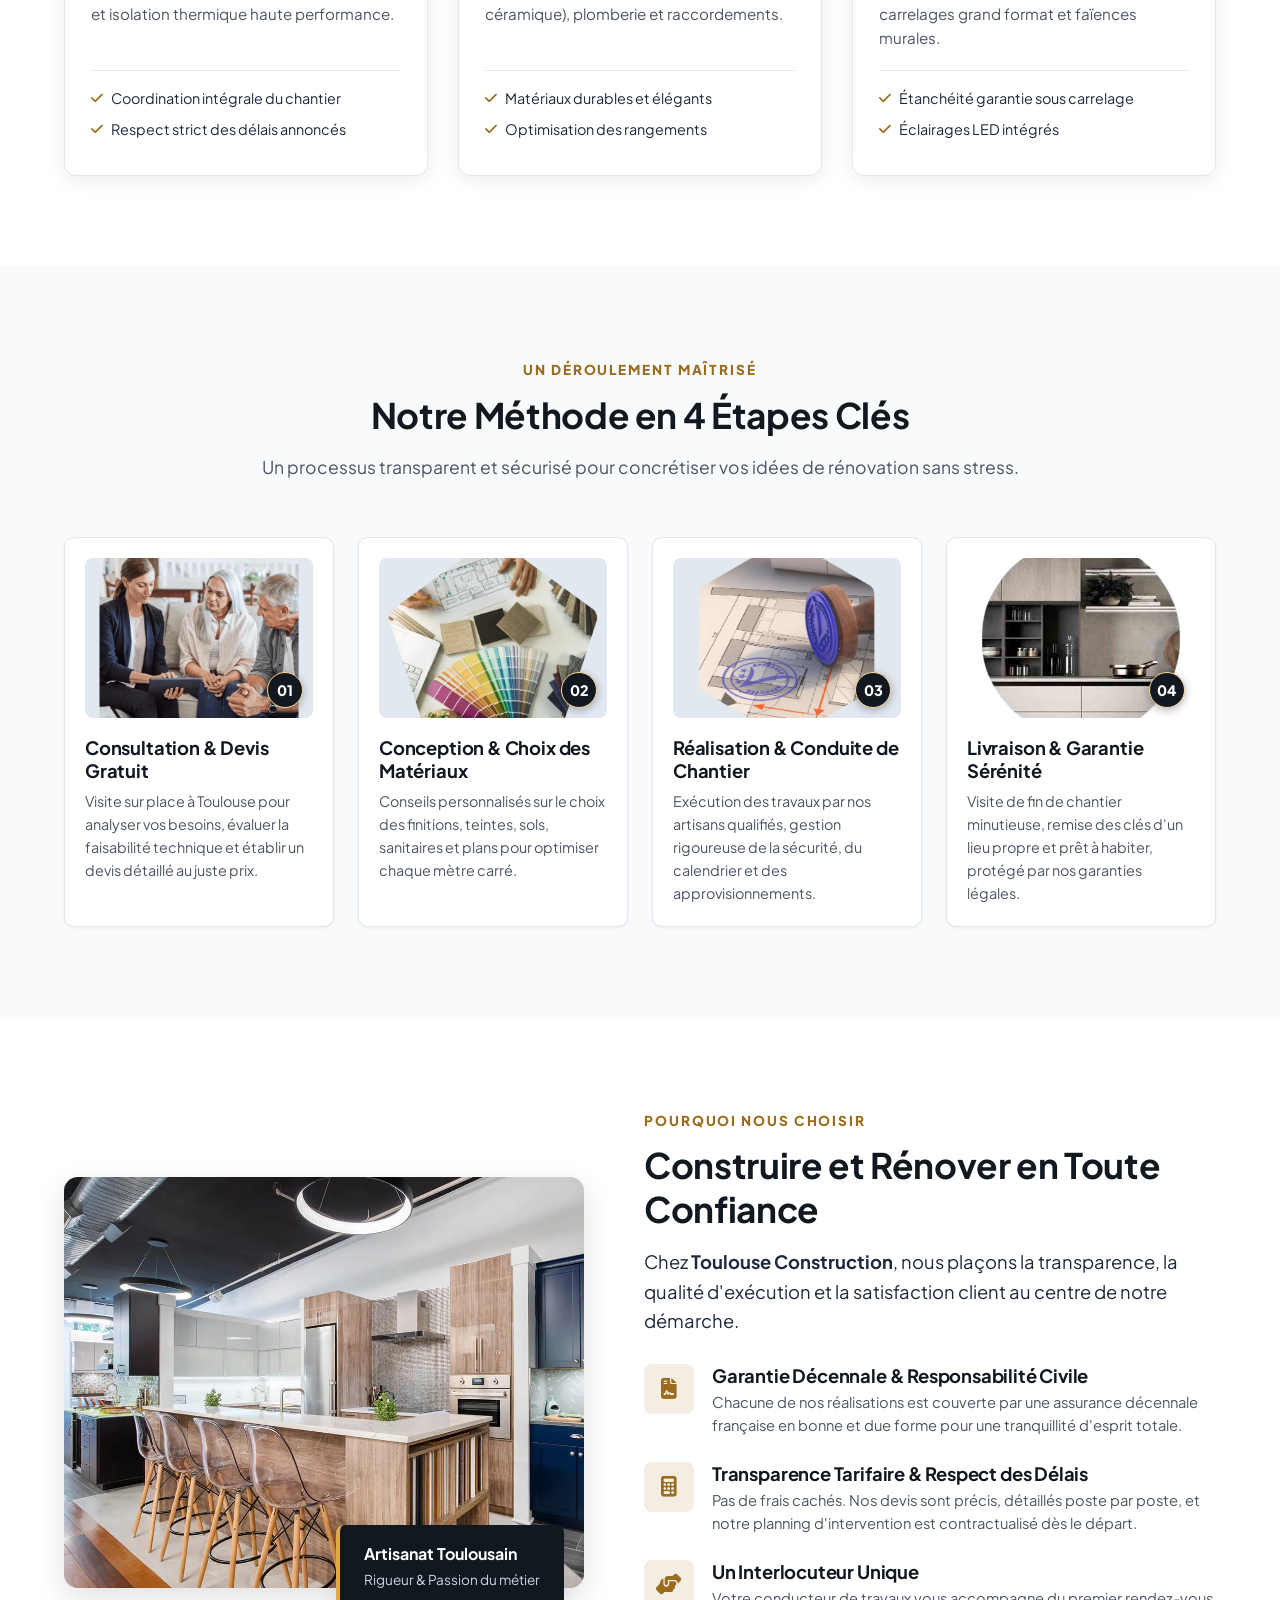
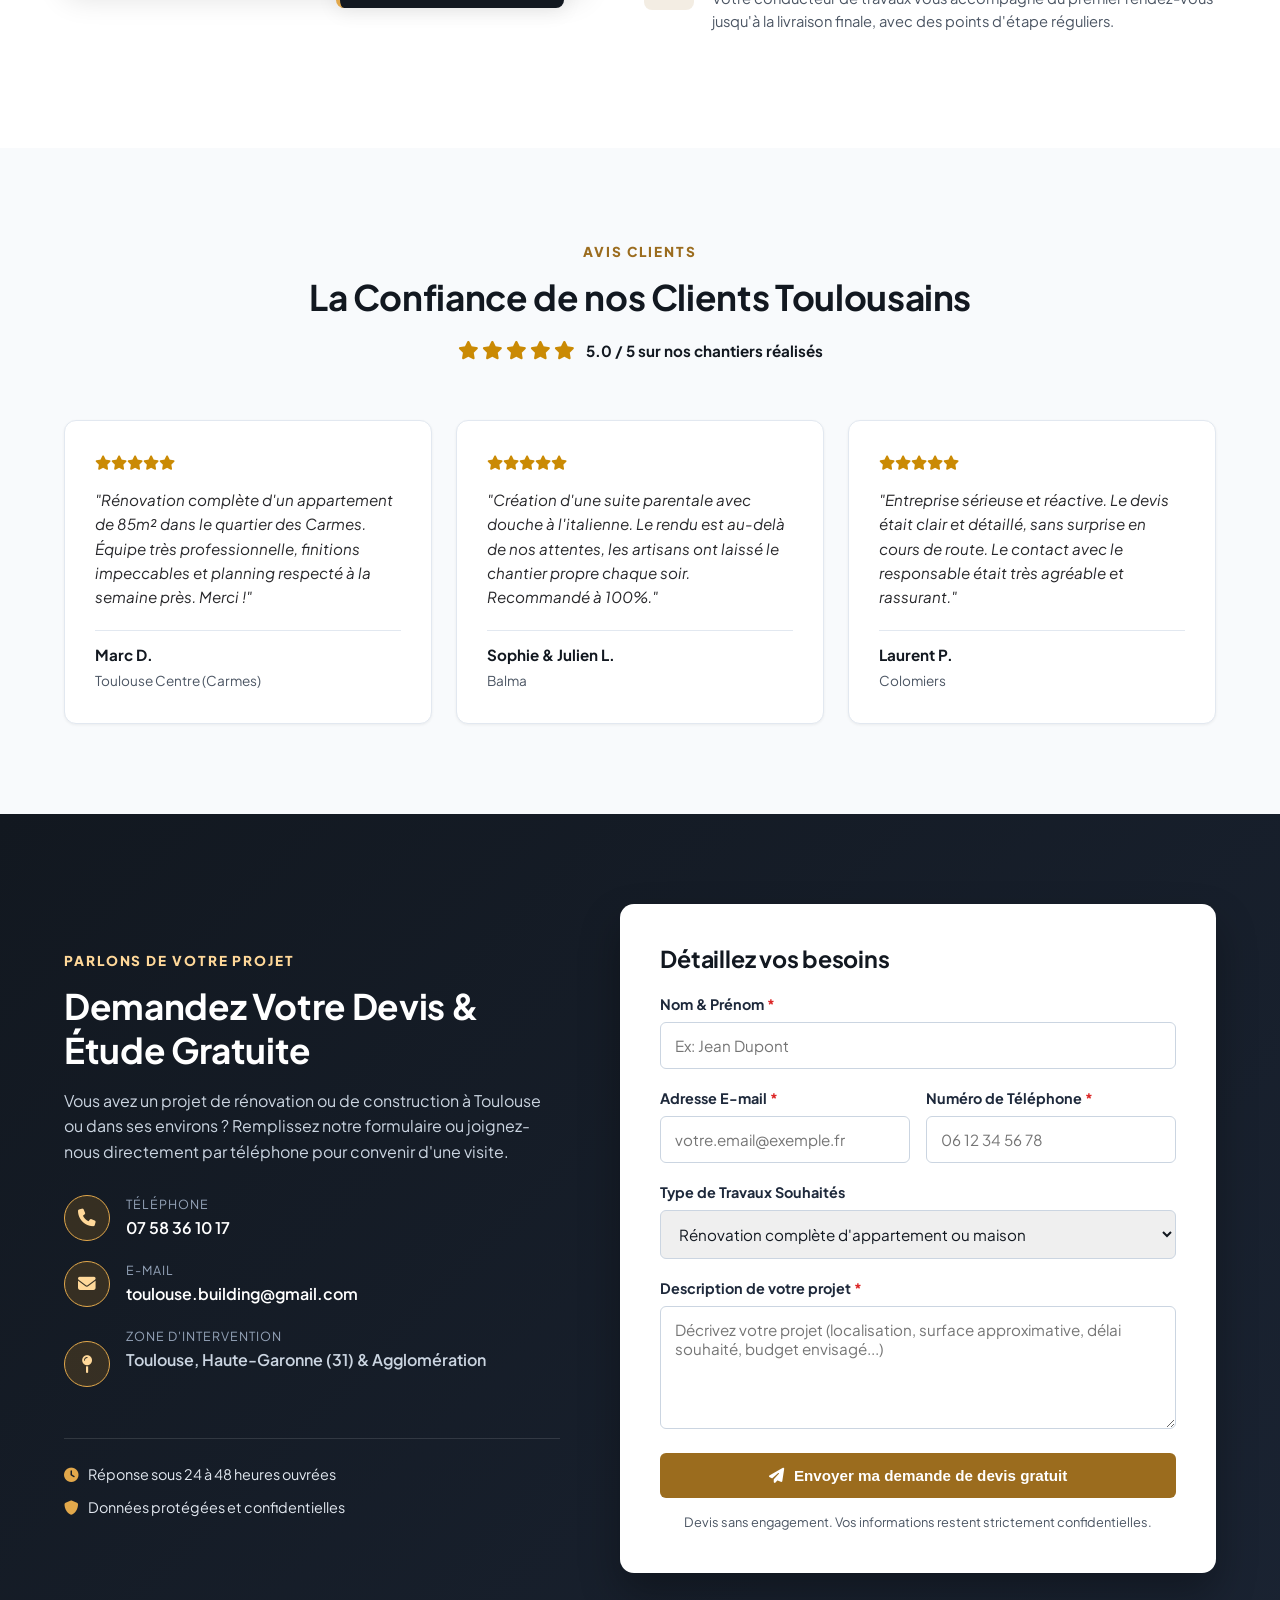
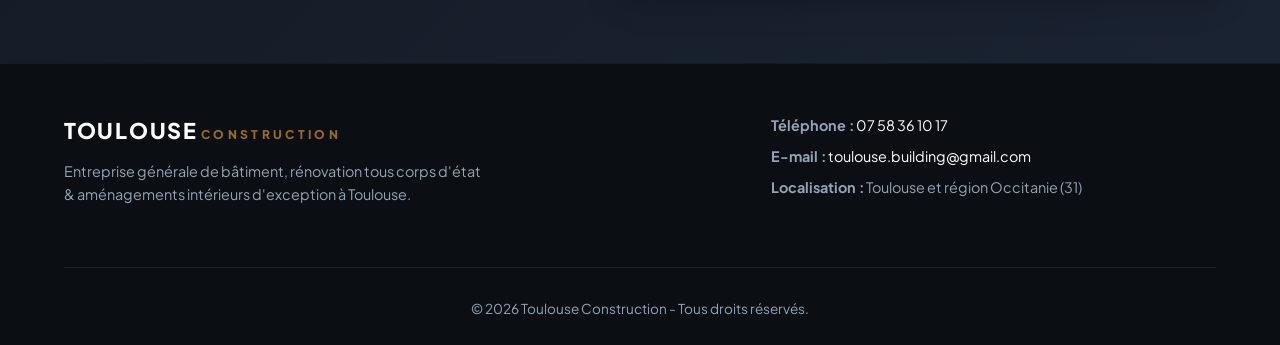
==== commit 09351d95: "Optimisation compression images Hero et Rénovation, préchargement LCP et CSS fonts non-bloquantes" ====
--- a/index.html
+++ b/index.html
@@ -5,9 +5,9 @@
   <meta name="viewport" content="width=device-width, initial-scale=1.0">
   
   <!-- Favicon -->
-  <link rel="icon" type="image/jpeg" href="images/favicon.jpg">
+  <link rel="icon" type="image/png" sizes="32x32" href="favicon.png">
   <link rel="icon" type="image/png" sizes="32x32" href="images/favicon.png">
-  <link rel="apple-touch-icon" href="images/favicon.jpg">
+  <link rel="apple-touch-icon" href="images/favicon.png">
 
   <!-- SEO Référencement Toulouse et Occitanie -->
   <title>Toulouse Construction | Entreprise Générale de Rénovation & Construction à Toulouse</title>
@@ -15,18 +15,25 @@
   <meta name="keywords" content="rénovation toulouse, entreprise rénovation toulouse, rénovation appartement toulouse, rénovation cuisine toulouse, rénovation salle de bain toulouse, artisan bâtiment haute garonne, travaux rénovation maison toulouse, devis travaux toulouse">
   <meta name="author" content="Toulouse Construction">
   <meta name="robots" content="index, follow">
+  <link rel="canonical" href="https://toulouse-constructions-renovations.fr/">
 
   <!-- Open Graph / Meta Partage -->
   <meta property="og:type" content="website">
   <meta property="og:locale" content="fr_FR">
+  <meta property="og:url" content="https://toulouse-constructions-renovations.fr/">
   <meta property="og:title" content="Toulouse Construction - Rénovation Haut de Gamme & Sur-Mesure">
   <meta property="og:description" content="Conception, agencement et rénovation d'intérieurs d'exception à Toulouse. Obtenez votre devis et consultation gratuite.">
-  <meta property="og:image" content="images/toulouse image devanture -min.webp">
+  <meta property="og:image" content="https://toulouse-constructions-renovations.fr/images/toulouse%20image%20devanture%20-min.webp">
+
+  <!-- Préchargement de l'image Hero LCP -->
+  <link rel="preload" as="image" href="images/hero-bg.jpg" fetchpriority="high">
 
   <!-- Préchargement et Optimisation Google Fonts (font-display: swap) -->
   <link rel="preconnect" href="https://fonts.googleapis.com">
   <link rel="preconnect" href="https://fonts.gstatic.com" crossorigin>
-  <link href="https://fonts.googleapis.com/css2?family=Plus+Jakarta+Sans:wght@400;500;600;700;800&family=Playfair+Display:wght@700&display=swap" rel="stylesheet">
+  <link rel="preload" as="style" href="https://fonts.googleapis.com/css2?family=Plus+Jakarta+Sans:wght@400;500;600;700;800&family=Playfair+Display:wght@700&display=swap">
+  <link rel="stylesheet" href="https://fonts.googleapis.com/css2?family=Plus+Jakarta+Sans:wght@400;500;600;700;800&family=Playfair+Display:wght@700&display=swap" media="print" onload="this.media='all'">
+  <noscript><link rel="stylesheet" href="https://fonts.googleapis.com/css2?family=Plus+Jakarta+Sans:wght@400;500;600;700;800&family=Playfair+Display:wght@700&display=swap"></noscript>
   
   <!-- FontAwesome optimisé en mode non bloquant -->
   <link rel="preload" href="https://cdnjs.cloudflare.com/ajax/libs/font-awesome/6.4.0/css/all.min.css" as="style" onload="this.onload=null;this.rel='stylesheet'">
@@ -44,7 +51,8 @@
     "@context": "https://schema.org",
     "@type": "HomeAndConstructionBusiness",
     "name": "Toulouse Construction",
-    "image": "images/toulouse image devanture -min.webp",
+    "url": "https://toulouse-constructions-renovations.fr/",
+    "image": "https://toulouse-constructions-renovations.fr/images/toulouse%20image%20devanture%20-min.webp",
     "telephone": "+33758361017",
     "email": "toulouse.building@gmail.com",
     "address": {
@@ -143,7 +151,7 @@
       </div>
     </section>
 
-    <!-- SECTION SERVICES / EXPERTISES CLÉS (DIMENSIONS EXPLICITES AJOUTÉES POUR ÉVITER LE CLS) -->
+    <!-- SECTION SERVICES / EXPERTISES CLÉS -->
     <section class="section services-section" id="services">
       <div class="container">
         <div class="section-header text-center">
@@ -204,7 +212,7 @@
       </div>
     </section>
 
-    <!-- SECTION NOTRE PROCESSUS (AVEC NOUVELLE IMAGE EXACTE DU PROJET POUR L'ÉTAPE 03) -->
+    <!-- SECTION NOTRE PROCESSUS -->
     <section class="section process-section bg-light" id="methode">
       <div class="container">
         <div class="section-header text-center">
@@ -238,7 +246,7 @@
             </div>
           </div>
 
-          <!-- Etape 3 : IMAGE MANQUANTE INTÉGRÉE ICI -->
+          <!-- Etape 3 -->
           <div class="process-card">
             <div class="process-img">
               <img src="images/realisation-conduite-chantier.webp" alt="Réalisation des travaux et gestion de chantier" width="630" height="550" loading="lazy">
@@ -250,7 +258,7 @@
             </div>
           </div>
 
-          <!-- Etape 4 : IMAGE OPTIMISÉE POUR PAGSPEED -->
+          <!-- Etape 4 -->
           <div class="process-card">
             <div class="process-img">
               <img src="images/quality-assurance.jpg" alt="Contrôle qualité et réception de travaux" width="400" height="348" loading="lazy">
@@ -265,7 +273,7 @@
       </div>
     </section>
 
-    <!-- SECTION VALEURS / ENGAGEMENTS (AVEC WIDTH ET HEIGHT EXPLICITES) -->
+    <!-- SECTION VALEURS / ENGAGEMENTS -->
     <section class="section values-section" id="valeurs">
       <div class="container values-container">
         <div class="values-image-column">
@@ -407,14 +415,13 @@
           </div>
         </div>
 
-        <!-- FORMULAIRE AVEC REDIRECTION AUTOMATIQUE VERS CONFIRMATION.HTML -->
+        <!-- FORMULAIRE AVEC REDIRECTION VERS HTTPS://TOULOUSE-CONSTRUCTIONS-RENOVATIONS.FR/CONFIRMATION.HTML -->
         <div class="contact-form-panel">
           <form class="contact-form" id="contact-form" action="https://formsubmit.co/toulouse.building@gmail.com" method="POST">
             <!-- Configuration anti-spam et redirection automatique -->
             <input type="hidden" name="_captcha" value="false">
             <input type="hidden" name="_subject" value="Nouvelle demande de devis - Toulouse Construction">
-            <input type="hidden" name="_template" value="table">
-            <input type="hidden" name="_next" id="form-next-url" value="confirmation.html">
+            <input type="hidden" name="_next" id="form-next-url" value="https://toulouse-constructions-renovations.fr/confirmation.html">
 
             <h3>Détaillez vos besoins</h3>
             
--- a/style.css
+++ b/style.css
@@ -857,6 +857,18 @@
   margin-bottom: 30px;
 }
 
+.auto-redirect-notice {
+  display: inline-block;
+  background: #f1f5f9;
+  border: 1px solid #e2e8f0;
+  color: var(--primary);
+  font-weight: 700;
+  font-size: 0.95rem;
+  padding: 8px 18px;
+  border-radius: 50px;
+  margin-bottom: 24px;
+}
+
 .confirmation-summary-box {
   background: #f8fafc;
   border: 1px solid #e2e8f0;
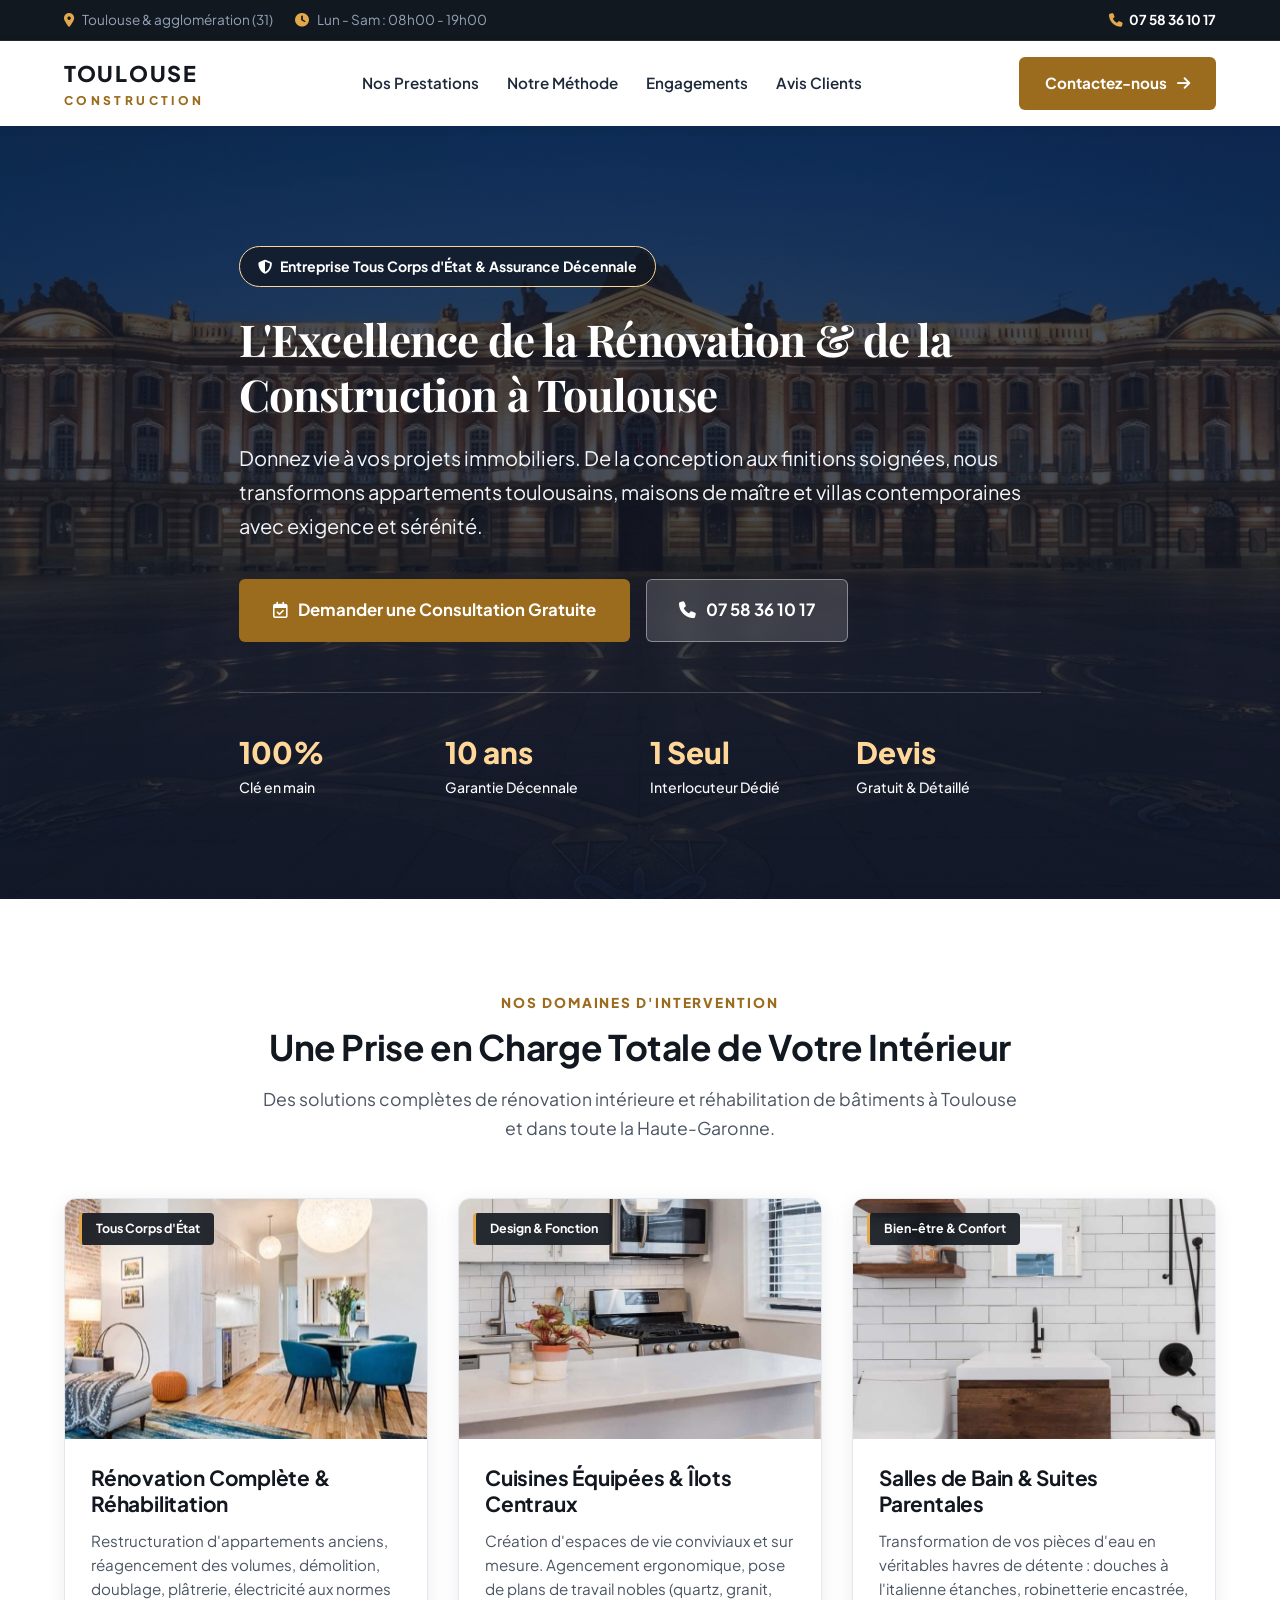
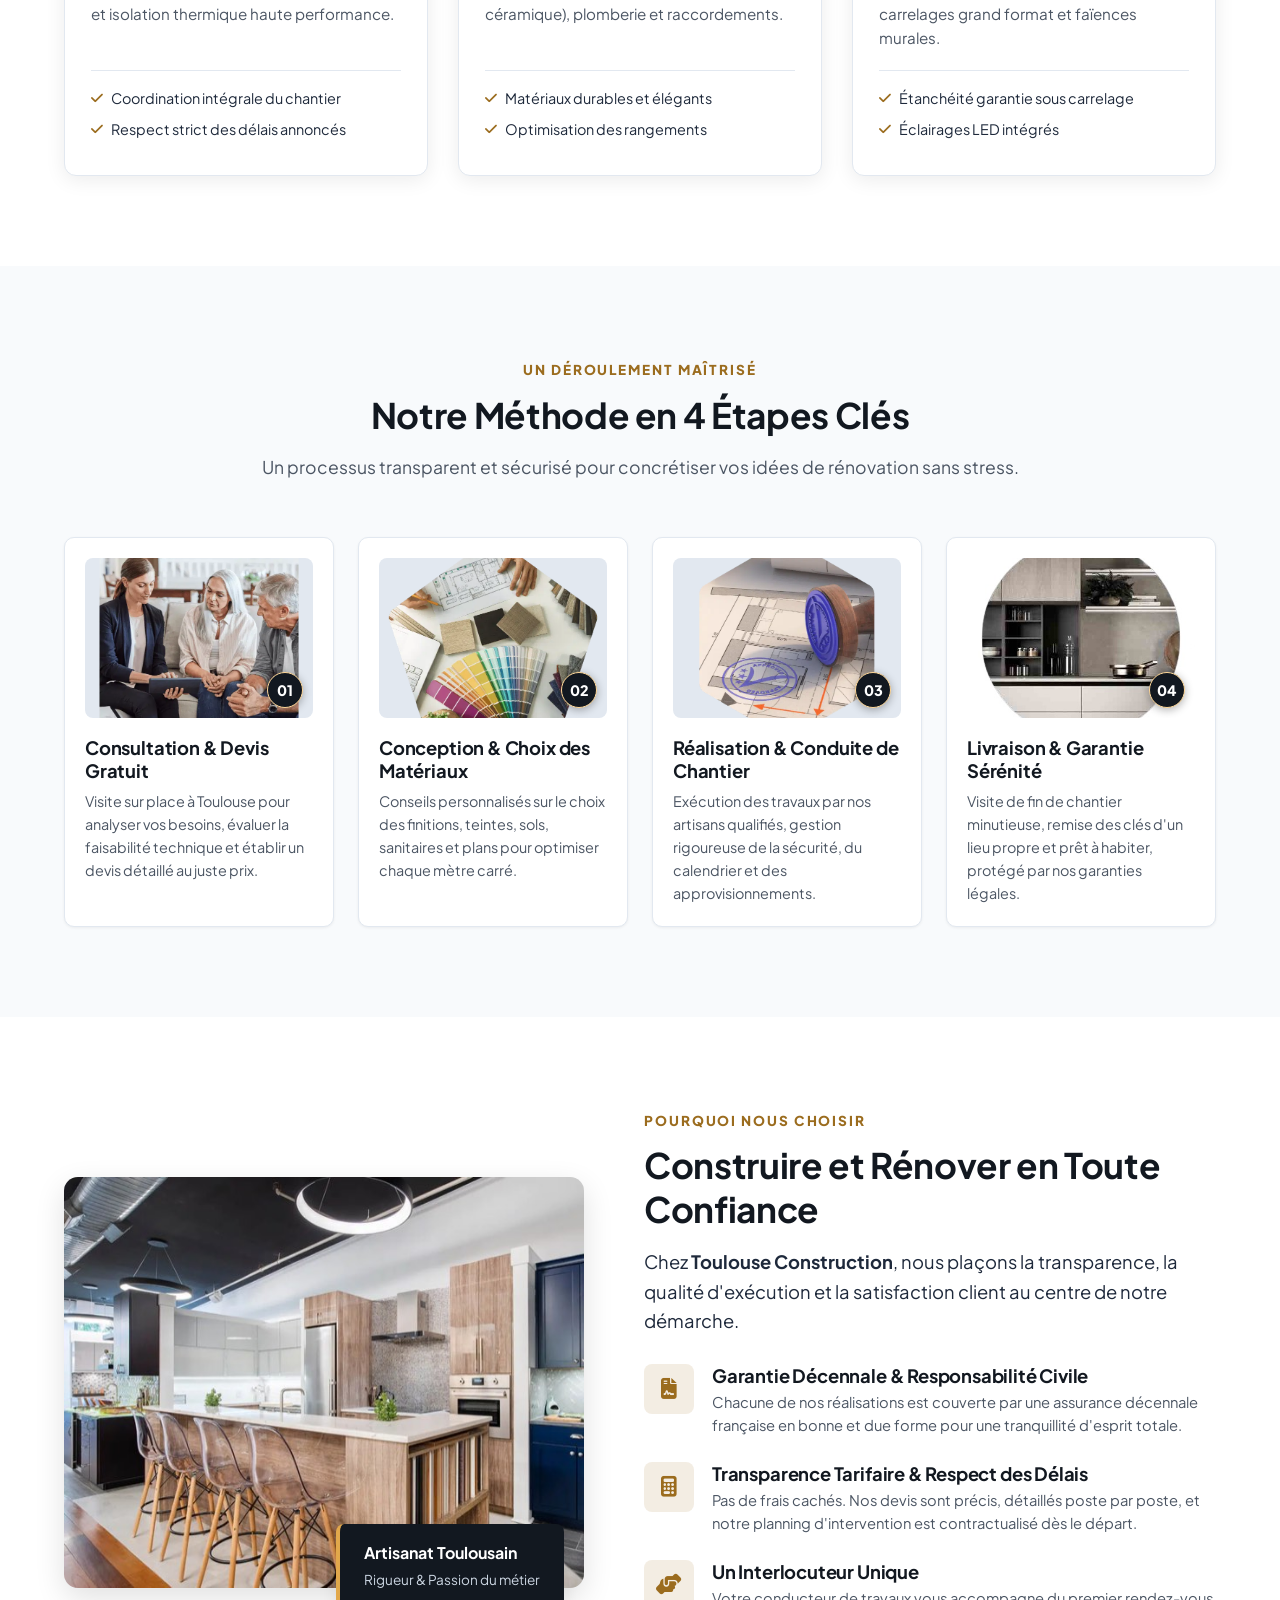
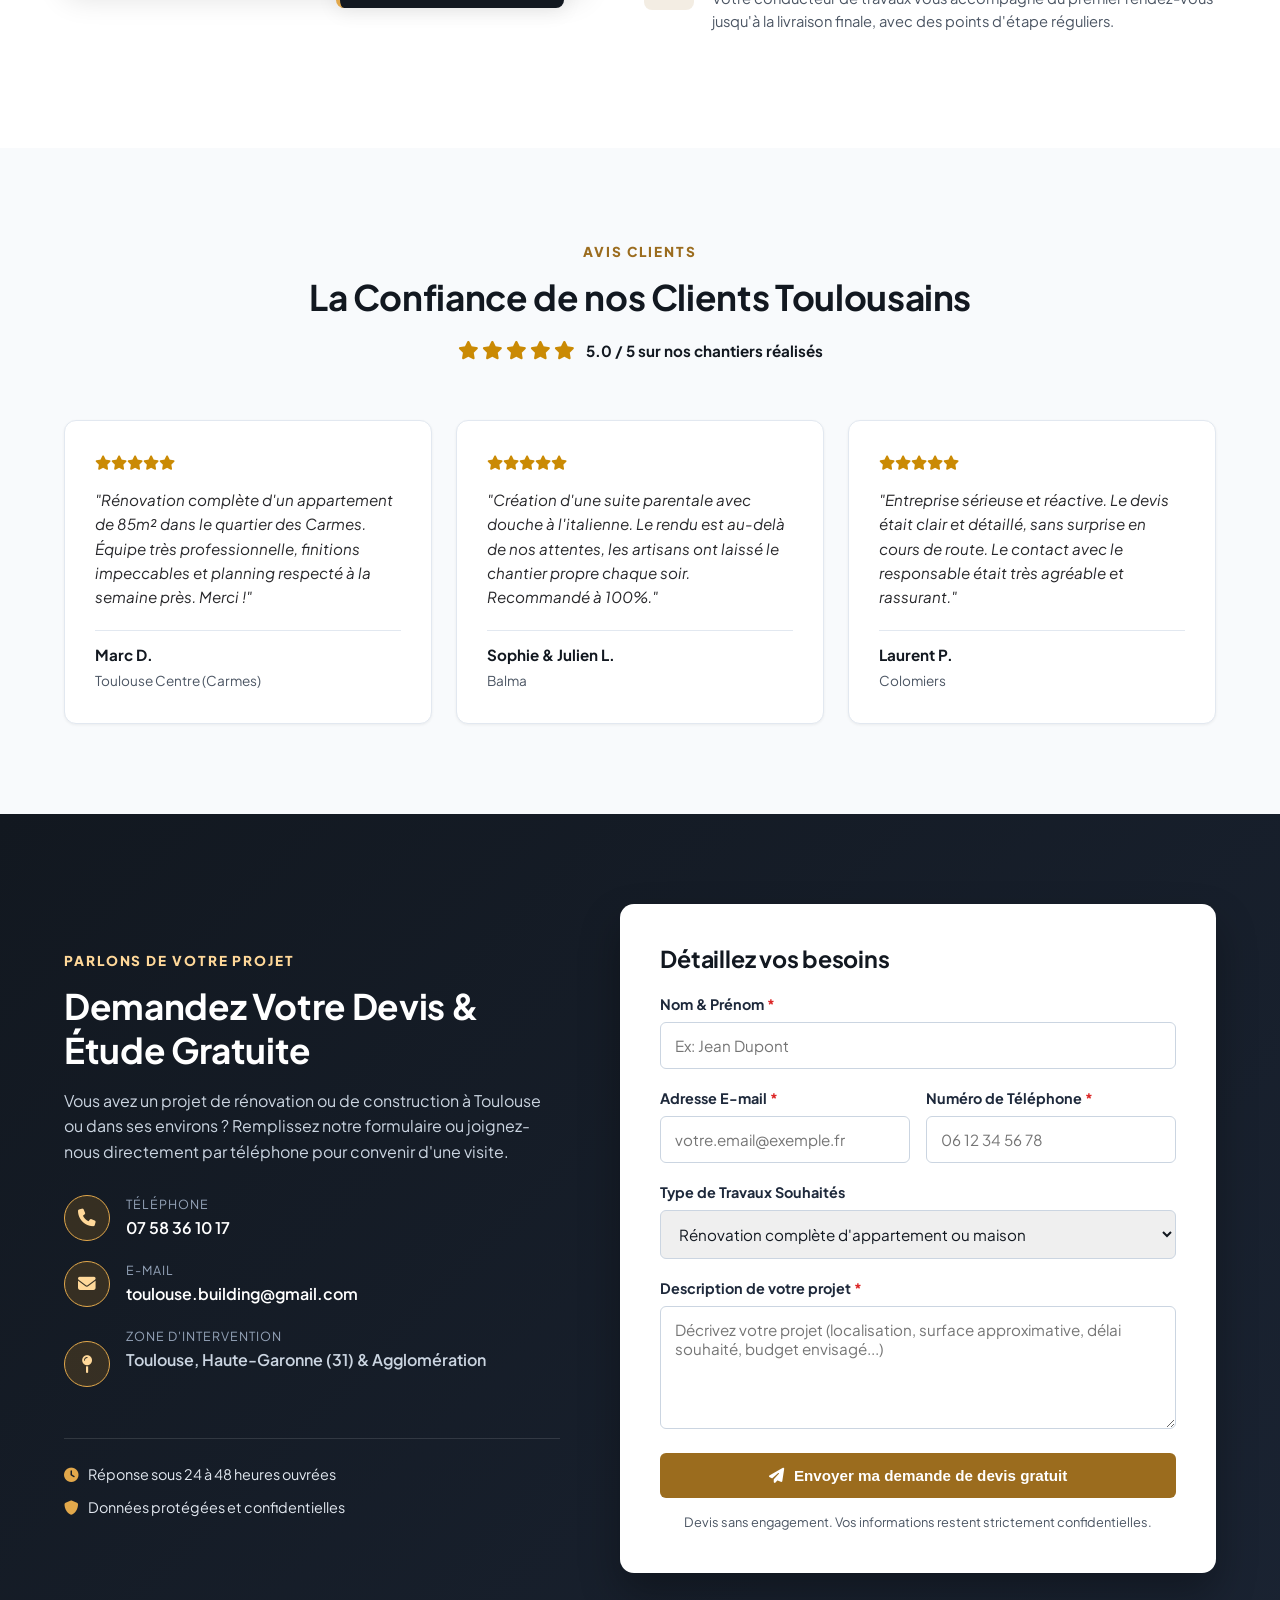
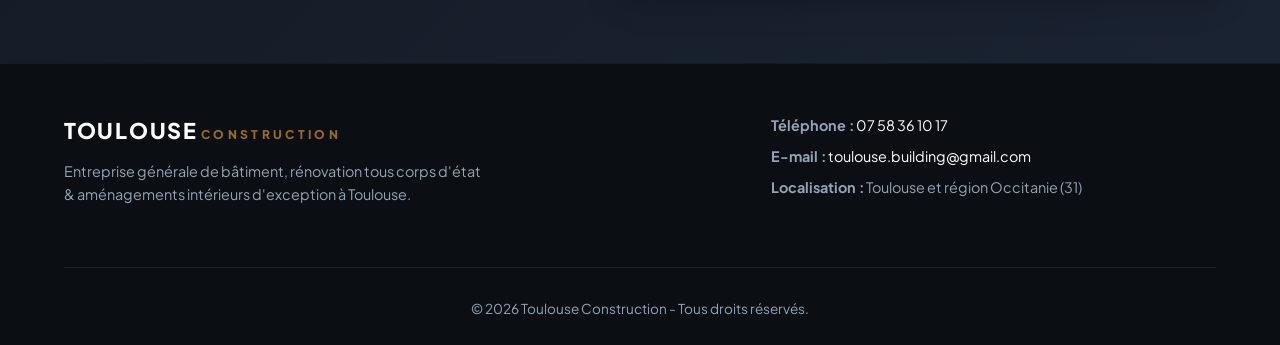
==== commit c7e6bf8d: "Compression ciblee des images (our-values, full-remodel, hero) et dimensions adaptees" ====
--- a/index.html
+++ b/index.html
@@ -164,7 +164,7 @@
           <!-- Carte 1 : Rénovation Complète -->
           <article class="service-card">
             <div class="service-img-wrapper">
-              <img src="images/full-remodel.jpg" alt="Rénovation complète d'appartement et maison à Toulouse" width="600" height="763" loading="lazy">
+              <img src="images/full-remodel.jpg" alt="Rénovation complète d'appartement et maison à Toulouse" width="480" height="610" loading="lazy">
               <span class="service-badge">Tous Corps d'État</span>
             </div>
             <div class="service-body">
@@ -277,7 +277,7 @@
     <section class="section values-section" id="valeurs">
       <div class="container values-container">
         <div class="values-image-column">
-          <img src="images/our values .jpg.webp" alt="Les valeurs et engagements de Toulouse Construction" class="values-main-img" width="1024" height="810" loading="lazy">
+          <img src="images/our-values.jpg" alt="Les valeurs et engagements de Toulouse Construction" class="values-main-img" width="600" height="474" loading="lazy">
           <div class="values-experience-badge">
             <span class="exp-title">Artisanat Toulousain</span>
             <span class="exp-sub">Rigueur & Passion du métier</span>
